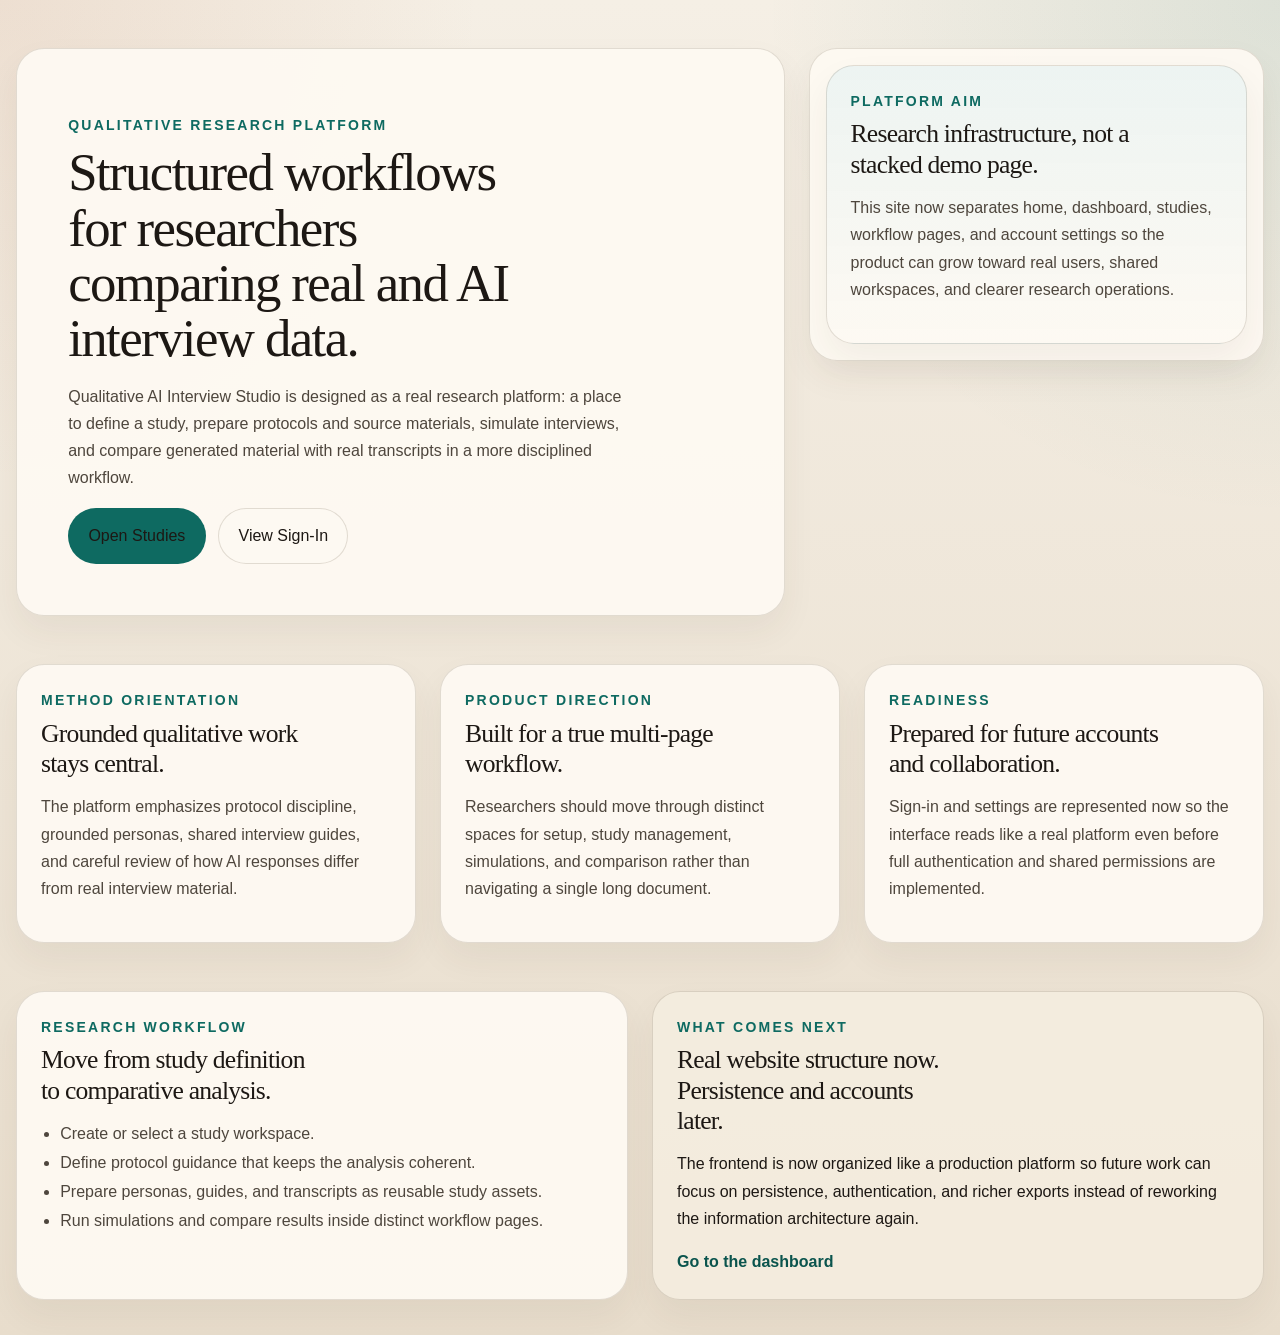
==== frontend/index.html @ b108a817 "configured backend added more pages updated README" ====
<!DOCTYPE html>
<html lang="en">
  <head>
    <meta charset="UTF-8" />
    <meta name="viewport" content="width=device-width, initial-scale=1.0" />
    <title>Qualitative AI Interview Studio</title>
    <link rel="stylesheet" href="/frontend/styles.css" />
  </head>
  <body data-page="home">
    <div class="site-shell">
      <header class="site-header" data-site-header></header>

      <main class="page page--home">
        <section class="hero hero--home">
          <div class="hero__copy">
            <p class="eyebrow">Qualitative Research Platform</p>
            <h1>Structured workflows for researchers comparing real and AI interview data.</h1>
            <p class="hero__lede">
              Qualitative AI Interview Studio is designed as a real research platform: a place to define a study,
              prepare protocols and source materials, simulate interviews, and compare generated material with real
              transcripts in a more disciplined workflow.
            </p>
            <div class="hero__actions">
              <a class="button button--primary" href="/studies">Open Studies</a>
              <a class="button button--secondary" href="/sign-in">View Sign-In</a>
            </div>
          </div>

          <aside class="hero__panel">
            <div class="panel-card panel-card--highlight">
              <span class="panel-card__label">Platform Aim</span>
              <h2>Research infrastructure, not a stacked demo page.</h2>
              <p>
                This site now separates home, dashboard, studies, workflow pages, and account settings so the product
                can grow toward real users, shared workspaces, and clearer research operations.
              </p>
            </div>
          </aside>
        </section>

        <section class="content-grid content-grid--three">
          <article class="panel-card">
            <span class="panel-card__label">Method Orientation</span>
            <h2>Grounded qualitative work stays central.</h2>
            <p>
              The platform emphasizes protocol discipline, grounded personas, shared interview guides, and careful
              review of how AI responses differ from real interview material.
            </p>
          </article>
          <article class="panel-card">
            <span class="panel-card__label">Product Direction</span>
            <h2>Built for a true multi-page workflow.</h2>
            <p>
              Researchers should move through distinct spaces for setup, study management, simulations, and comparison
              rather than navigating a single long document.
            </p>
          </article>
          <article class="panel-card">
            <span class="panel-card__label">Readiness</span>
            <h2>Prepared for future accounts and collaboration.</h2>
            <p>
              Sign-in and settings are represented now so the interface reads like a real platform even before full
              authentication and shared permissions are implemented.
            </p>
          </article>
        </section>

        <section class="split-showcase">
          <article class="showcase-card">
            <span class="panel-card__label">Research Workflow</span>
            <h2>Move from study definition to comparative analysis.</h2>
            <ul class="check-list">
              <li>Create or select a study workspace.</li>
              <li>Define protocol guidance that keeps the analysis coherent.</li>
              <li>Prepare personas, guides, and transcripts as reusable study assets.</li>
              <li>Run simulations and compare results inside distinct workflow pages.</li>
            </ul>
          </article>

          <article class="showcase-card showcase-card--soft">
            <span class="panel-card__label">What Comes Next</span>
            <h2>Real website structure now. Persistence and accounts later.</h2>
            <p>
              The frontend is now organized like a production platform so future work can focus on persistence,
              authentication, and richer exports instead of reworking the information architecture again.
            </p>
            <a class="text-link" href="/dashboard">Go to the dashboard</a>
          </article>
        </section>
      </main>
    </div>

    <script src="/frontend/app.js" type="module"></script>
  </body>
</html>
---- frontend/styles.css ----
:root {
  --color-canvas: #f5efe5;
  --color-canvas-deep: #e8ddcc;
  --color-surface: rgba(253, 249, 242, 0.96);
  --color-surface-muted: rgba(246, 239, 228, 0.92);
  --color-surface-strong: #fcf8f1;
  --color-panel-emphasis: #edf4f2;
  --color-text: #1d1814;
  --color-text-soft: #4e463d;
  --color-text-muted: #6e645a;
  --color-border: rgba(82, 64, 42, 0.16);
  --color-border-strong: rgba(82, 64, 42, 0.28);
  --color-accent: #0e6a61;
  --color-accent-soft: rgba(14, 106, 97, 0.1);
  --color-accent-strong: #0a544d;
  --color-highlight: #b46b42;
  --color-highlight-soft: rgba(180, 107, 66, 0.12);
  --shadow-lg: 0 24px 60px rgba(71, 52, 29, 0.08);
  --shadow-md: 0 16px 34px rgba(71, 52, 29, 0.06);
  --shadow-sm: 0 10px 18px rgba(71, 52, 29, 0.04);
  --radius-xl: 28px;
  --radius-lg: 22px;
  --radius-md: 16px;
  --radius-sm: 12px;
  --space-1: 0.4rem;
  --space-2: 0.75rem;
  --space-3: 1rem;
  --space-4: 1.5rem;
  --space-5: 2rem;
  --space-6: 3rem;
  --space-7: 4.5rem;
  --font-heading: Georgia, "Iowan Old Style", "Palatino Linotype", serif;
  --font-body: "Avenir Next", "Segoe UI", "Helvetica Neue", sans-serif;
  --step--1: 0.875rem;
  --step-0: 1rem;
  --step-1: 1.125rem;
  --step-2: 1.35rem;
  --step-3: 1.8rem;
  --step-4: 2.35rem;
  --step-5: 3.3rem;
  --leading-tight: 1.05;
  --leading-body: 1.7;
  --measure-copy: 64ch;
  --measure-hero: 18ch;
  --grid-max: 82rem;
}

* {
  box-sizing: border-box;
}

html {
  color-scheme: light;
}

body {
  margin: 0;
  min-height: 100vh;
  background:
    radial-gradient(circle at top left, var(--color-highlight-soft), transparent 26%),
    radial-gradient(circle at top right, var(--color-accent-soft), transparent 28%),
    linear-gradient(180deg, var(--color-canvas) 0%, var(--color-canvas-deep) 100%);
  color: var(--color-text);
  font-family: var(--font-body);
  font-size: var(--step-0);
  line-height: var(--leading-body);
  opacity: 0;
  transition: opacity 180ms ease;
}

body.is-ready {
  opacity: 1;
}

body.is-transitioning {
  opacity: 0;
}

a,
button,
input,
textarea,
select {
  color: var(--color-text);
  font: inherit;
}

a {
  text-decoration: none;
}

button,
.button {
  display: inline-flex;
  align-items: center;
  justify-content: center;
  gap: 0.45rem;
  min-height: 46px;
  padding: 0.85rem 1.2rem;
  border-radius: 999px;
  border: 1px solid transparent;
  cursor: pointer;
  transition: transform 140ms ease, box-shadow 140ms ease, background 140ms ease, border-color 140ms ease;
}

button:hover,
.button:hover,
button:focus-visible,
.button:focus-visible {
  transform: translateY(-1px);
  box-shadow: var(--shadow-sm);
}

.button--primary {
  background: var(--color-accent);
  color: var(--color-text);
  border-color: rgba(14, 106, 97, 0.24);
}

.button--secondary {
  background: var(--color-surface);
  border-color: var(--color-border);
}

.text-link {
  color: var(--color-accent-strong);
  font-weight: 700;
}

.site-shell {
  width: min(var(--grid-max), calc(100vw - 32px));
  margin: 0 auto;
  padding: 1rem 0 2.2rem;
}

.site-header {
  position: sticky;
  top: 12px;
  z-index: 20;
  margin-bottom: var(--space-5);
}

.header-bar {
  display: grid;
  grid-template-columns: minmax(220px, 290px) minmax(0, 1fr) auto;
  gap: var(--space-4);
  align-items: center;
  padding: 1rem 1.25rem;
  background: rgba(252, 247, 239, 0.92);
  border: 1px solid var(--color-border);
  border-radius: var(--radius-xl);
  box-shadow: var(--shadow-lg);
  backdrop-filter: blur(18px);
}

.brand {
  display: grid;
  gap: 0.2rem;
}

.brand__kicker,
.eyebrow,
.panel-card__label,
.metric-card__label,
.workspace-nav__label,
.field-label {
  display: block;
  font-size: var(--step--1);
  font-weight: 800;
  letter-spacing: 0.16em;
  text-transform: uppercase;
  color: var(--color-accent);
}

.brand__title,
h1,
h2 {
  margin: 0;
  font-family: var(--font-heading);
  letter-spacing: -0.03em;
  color: var(--color-text);
}

.brand__title {
  font-size: var(--step-2);
  line-height: 1.1;
  font-weight: 600;
}

.brand__copy,
.hero__lede,
.panel-card p,
.muted-copy,
.message-box,
.stack-list p,
.resource-card p {
  color: var(--color-text-soft);
  line-height: var(--leading-body);
  max-width: var(--measure-copy);
}

.primary-nav {
  display: flex;
  flex-wrap: wrap;
  gap: 0.65rem;
  justify-content: center;
}

.primary-nav__link,
.workspace-nav__link {
  display: inline-flex;
  align-items: center;
  min-height: 42px;
  padding: 0.7rem 1rem;
  border-radius: 999px;
  border: 1px solid transparent;
  color: var(--color-text);
  font-size: var(--step--1);
  font-weight: 700;
  transition: transform 140ms ease, background 140ms ease, border-color 140ms ease;
}

.primary-nav__link:hover,
.primary-nav__link:focus-visible,
.workspace-nav__link:hover,
.workspace-nav__link:focus-visible {
  background: var(--color-surface-strong);
  border-color: var(--color-border);
  transform: translateY(-1px);
}

.primary-nav__link.is-active,
.workspace-nav__link.is-active {
  background: linear-gradient(180deg, rgba(237, 244, 242, 0.96), rgba(252, 248, 241, 0.95));
  border-color: rgba(14, 106, 97, 0.18);
}

.header-utility {
  display: grid;
  grid-template-columns: minmax(180px, 220px) auto;
  gap: var(--space-3);
  align-items: center;
}

.study-switcher label,
.stack-form label {
  display: grid;
  gap: 0.45rem;
  font-weight: 700;
}

.study-switcher select,
input,
textarea,
select {
  width: 100%;
  padding: 0.85rem 0.95rem;
  border-radius: var(--radius-sm);
  border: 1px solid var(--color-border-strong);
  background: var(--color-surface-strong);
  color: var(--color-text);
}

textarea {
  resize: vertical;
}

.account-chip {
  display: grid;
  gap: 0.1rem;
  padding: 0.85rem 1rem;
  border-radius: var(--radius-md);
  border: 1px solid var(--color-border);
  background: var(--color-surface-muted);
}

.account-chip strong {
  font-size: var(--step-0);
}

.page {
  display: grid;
  gap: var(--space-6);
  animation: fadeUp 220ms ease;
}

.hero {
  display: grid;
  grid-template-columns: minmax(0, 1.35fr) minmax(300px, 0.8fr);
  gap: var(--space-4);
  align-items: stretch;
}

.hero--detail,
.hero--settings {
  grid-template-columns: minmax(0, 1fr);
}

.hero__copy,
.hero__panel,
.panel-card,
.metric-card,
.showcase-card {
  background: var(--color-surface);
  border: 1px solid var(--color-border);
  border-radius: var(--radius-xl);
  box-shadow: var(--shadow-md);
}

.hero__copy {
  padding: clamp(2rem, 4vw, 3.5rem);
}

.hero__panel {
  padding: 1rem;
}

.hero h1 {
  max-width: var(--measure-hero);
  font-size: clamp(var(--step-4), 4.8vw, var(--step-5));
  line-height: var(--leading-tight);
  margin: 0.45rem 0 1rem;
  font-weight: 500;
}

.hero__actions {
  display: flex;
  gap: 0.8rem;
  flex-wrap: wrap;
  margin-top: 1.4rem;
}

.panel-card,
.showcase-card {
  padding: 1.5rem;
}

.panel-card--highlight {
  background: linear-gradient(180deg, var(--color-panel-emphasis), var(--color-surface));
}

.panel-card--auth {
  max-width: 620px;
  margin: 0 auto;
}

.content-grid {
  display: grid;
  gap: var(--space-4);
}

.content-grid--three {
  grid-template-columns: repeat(3, minmax(0, 1fr));
}

.content-grid--two,
.split-showcase {
  grid-template-columns: repeat(2, minmax(0, 1fr));
}

.split-showcase {
  display: grid;
  gap: var(--space-4);
}

.showcase-card {
  min-height: 100%;
}

.showcase-card--soft {
  background: rgba(244, 236, 223, 0.94);
}

.metric-grid {
  display: grid;
  grid-template-columns: repeat(4, minmax(0, 1fr));
  gap: var(--space-4);
}

.metric-card {
  padding: 1.35rem;
}

.metric-card strong {
  display: block;
  margin-top: 0.6rem;
  font-size: clamp(var(--step-3), 3vw, var(--step-4));
  font-family: var(--font-heading);
  font-weight: 500;
  line-height: 1.1;
}

.stack-form {
  display: grid;
  gap: 1rem;
}

.upload-form {
  margin-bottom: 1.1rem;
  padding: 1rem 1.1rem;
  border-radius: var(--radius-md);
  border: 1px solid var(--color-border);
  background: var(--color-surface-muted);
}

.stack-form--inline {
  margin-top: 1rem;
}

.check-row {
  display: flex;
  align-items: center;
  gap: 0.7rem;
  font-weight: 600;
}

.check-row input {
  width: auto;
}

.message-box {
  margin-top: 1rem;
  padding: 1rem 1.1rem;
  border-radius: var(--radius-md);
  border: 1px solid var(--color-border);
  background: var(--color-surface-muted);
  white-space: pre-wrap;
}

.resource-list,
.stack-list,
.report-shell {
  display: grid;
  gap: 0.85rem;
}

.resource-card,
.list-row,
.report-block {
  padding: 1rem 1.1rem;
  border-radius: var(--radius-md);
  border: 1px solid var(--color-border);
  background: var(--color-surface-strong);
}

.resource-card__header,
.list-row__header {
  display: flex;
  justify-content: space-between;
  gap: 0.8rem;
  align-items: flex-start;
}

.resource-card h3,
.list-row h3,
.panel-card h2,
.showcase-card h2 {
  margin: 0.35rem 0 0.75rem;
  font-size: clamp(var(--step-2), 2vw, var(--step-3));
  line-height: 1.18;
  font-weight: 500;
  max-width: 22ch;
}

.meta-row {
  display: flex;
  flex-wrap: wrap;
  gap: 0.6rem;
  margin-top: 0.9rem;
}

.pill {
  display: inline-flex;
  align-items: center;
  min-height: 34px;
  padding: 0.45rem 0.75rem;
  border-radius: 999px;
  border: 1px solid rgba(14, 106, 97, 0.14);
  background: var(--color-accent-soft);
  font-size: var(--step--1);
  font-weight: 700;
}

.workspace-nav {
  display: flex;
  flex-wrap: wrap;
  gap: 0.75rem;
  padding: 1rem 1.2rem;
  border-radius: var(--radius-xl);
  border: 1px solid var(--color-border);
  background: var(--color-surface-muted);
  box-shadow: var(--shadow-sm);
}

.quick-links {
  display: grid;
  gap: 0.8rem;
}

.quick-link {
  display: flex;
  justify-content: space-between;
  gap: 1rem;
  padding: 1rem 1.1rem;
  border-radius: var(--radius-md);
  border: 1px solid var(--color-border);
  background: var(--color-surface-strong);
  font-weight: 700;
}

.check-list {
  margin: 1rem 0 0;
  padding-left: 1.2rem;
  color: var(--color-text-soft);
  line-height: 1.8;
  max-width: var(--measure-copy);
}

.auth-shell {
  min-height: calc(100vh - 220px);
  display: grid;
  place-items: center;
}

.empty-note {
  padding: 1rem 1.1rem;
  border-radius: var(--radius-md);
  border: 1px dashed var(--color-border-strong);
  background: rgba(252, 247, 239, 0.82);
  color: var(--color-text-soft);
}

.comparison-table {
  width: 100%;
  border-collapse: collapse;
  background: var(--color-surface-strong);
  border-radius: var(--radius-md);
  overflow: hidden;
}

.comparison-table th,
.comparison-table td {
  padding: 0.8rem;
  border-bottom: 1px solid var(--color-border);
  text-align: left;
  vertical-align: top;
  color: var(--color-text);
}

.comparison-table th {
  background: rgba(237, 244, 242, 0.94);
  font-size: var(--step--1);
}

pre {
  margin: 0;
  white-space: pre-wrap;
  word-break: break-word;
  color: var(--color-text);
  font-size: var(--step--1);
  line-height: 1.65;
}

.panel-card > * + *,
.showcase-card > * + *,
.resource-card > * + *,
.report-block > * + * {
  margin-top: 0.9rem;
}

.hero__copy > * + * {
  margin-top: 0.9rem;
}

.hero__copy .eyebrow,
.panel-card__label,
.metric-card__label {
  margin-bottom: 0.2rem;
}

.page > section {
  align-items: start;
}

@keyframes fadeUp {
  from {
    opacity: 0;
    transform: translateY(10px);
  }
  to {
    opacity: 1;
    transform: translateY(0);
  }
}

@media (max-width: 1120px) {
  .header-bar,
  .hero,
  .content-grid--three,
  .content-grid--two,
  .split-showcase,
  .metric-grid {
    grid-template-columns: 1fr;
  }

  .header-utility {
    grid-template-columns: 1fr;
  }

  .primary-nav {
    justify-content: flex-start;
  }
}

@media (max-width: 720px) {
  .site-shell {
    width: min(100vw - 20px, 100%);
  }

  .site-header {
    position: static;
  }

  .header-bar {
    padding: 1rem;
  }

  .hero__copy,
  .panel-card,
  .showcase-card {
    padding: 1.15rem;
  }

  .hero h1 {
    font-size: 2.3rem;
  }
}
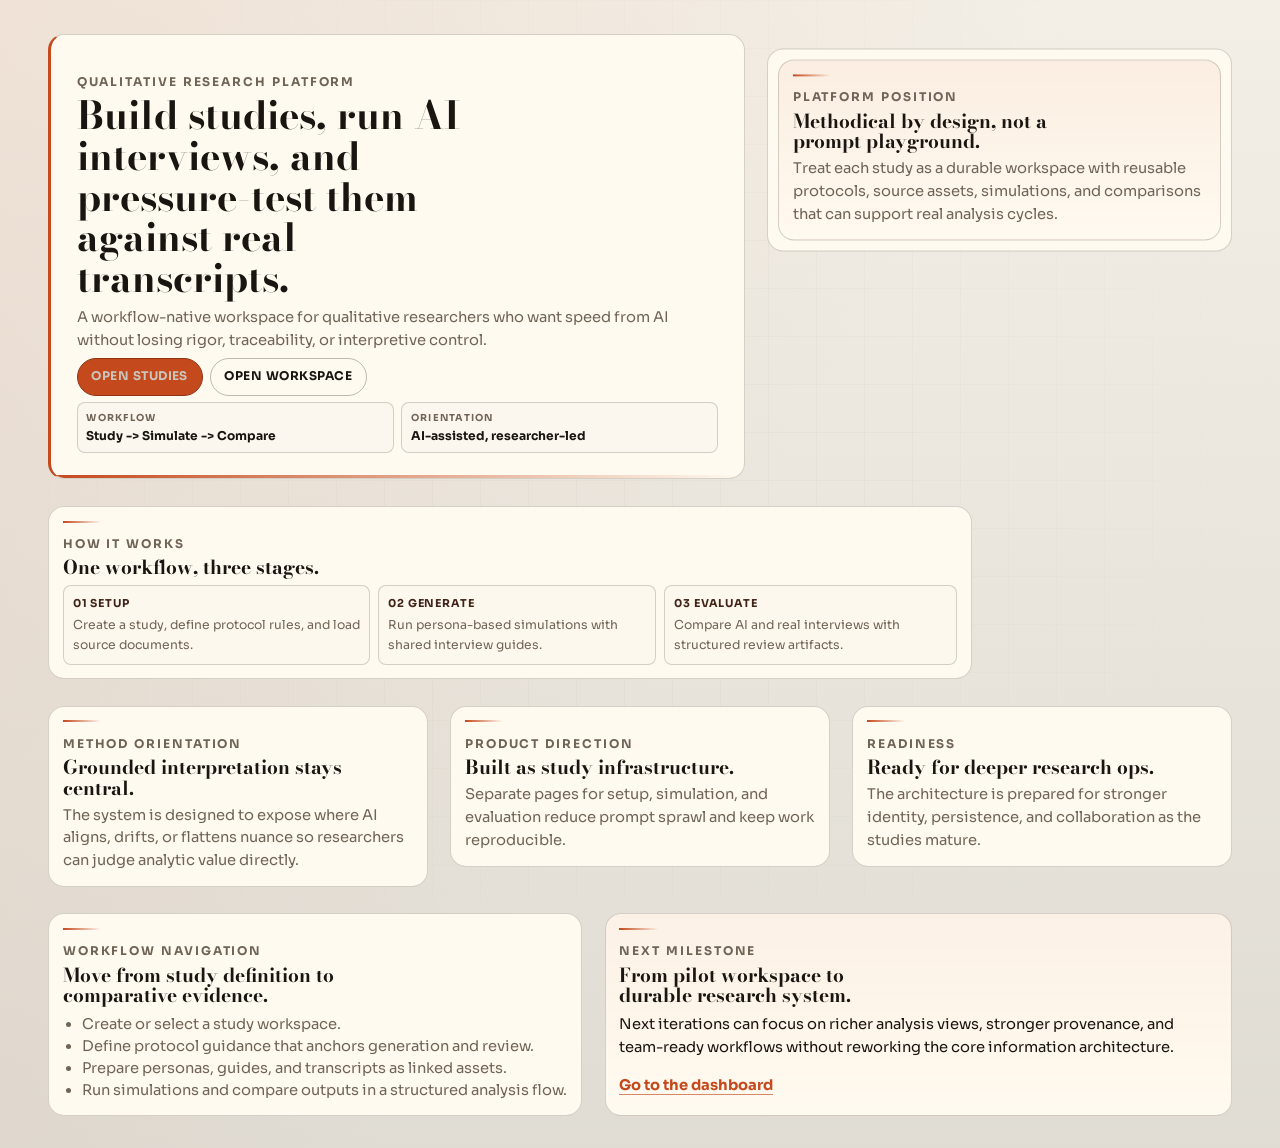
==== commit 40dd5b08: "working on frontend" ====
--- a/frontend/index.html
+++ b/frontend/index.html
@@ -14,75 +14,103 @@
         <section class="hero hero--home">
           <div class="hero__copy">
             <p class="eyebrow">Qualitative Research Platform</p>
-            <h1>Structured workflows for researchers comparing real and AI interview data.</h1>
+            <h1>Build studies, run AI interviews, and pressure-test them against real transcripts.</h1>
             <p class="hero__lede">
-              Qualitative AI Interview Studio is designed as a real research platform: a place to define a study,
-              prepare protocols and source materials, simulate interviews, and compare generated material with real
-              transcripts in a more disciplined workflow.
+              A workflow-native workspace for qualitative researchers who want speed from AI without losing rigor,
+              traceability, or interpretive control.
             </p>
             <div class="hero__actions">
               <a class="button button--primary" href="/studies">Open Studies</a>
-              <a class="button button--secondary" href="/sign-in">View Sign-In</a>
+              <a class="button button--secondary" href="/workspace">Open Workspace</a>
+            </div>
+            <div class="hero__metrics">
+              <div class="hero__metric">
+                <span>Workflow</span>
+                <strong>Study -> Simulate -> Compare</strong>
+              </div>
+              <div class="hero__metric">
+                <span>Orientation</span>
+                <strong>AI-assisted, researcher-led</strong>
+              </div>
             </div>
           </div>
 
           <aside class="hero__panel">
             <div class="panel-card panel-card--highlight">
-              <span class="panel-card__label">Platform Aim</span>
-              <h2>Research infrastructure, not a stacked demo page.</h2>
+              <span class="panel-card__label">Platform Position</span>
+              <h2>Methodical by design, not a prompt playground.</h2>
               <p>
-                This site now separates home, dashboard, studies, workflow pages, and account settings so the product
-                can grow toward real users, shared workspaces, and clearer research operations.
+                Treat each study as a durable workspace with reusable protocols, source assets, simulations, and
+                comparisons that can support real analysis cycles.
               </p>
             </div>
           </aside>
         </section>
 
-        <section class="content-grid content-grid--three">
+        <section class="home-intro">
+          <article class="panel-card">
+            <span class="panel-card__label">How It Works</span>
+            <h2>One workflow, three stages.</h2>
+            <div class="home-stages">
+              <div class="home-stage">
+                <strong>01 Setup</strong>
+                <p>Create a study, define protocol rules, and load source documents.</p>
+              </div>
+              <div class="home-stage">
+                <strong>02 Generate</strong>
+                <p>Run persona-based simulations with shared interview guides.</p>
+              </div>
+              <div class="home-stage">
+                <strong>03 Evaluate</strong>
+                <p>Compare AI and real interviews with structured review artifacts.</p>
+              </div>
+            </div>
+          </article>
+        </section>
+
+        <section class="content-grid content-grid--three home-feature-grid">
           <article class="panel-card">
             <span class="panel-card__label">Method Orientation</span>
-            <h2>Grounded qualitative work stays central.</h2>
+            <h2>Grounded interpretation stays central.</h2>
             <p>
-              The platform emphasizes protocol discipline, grounded personas, shared interview guides, and careful
-              review of how AI responses differ from real interview material.
+              The system is designed to expose where AI aligns, drifts, or flattens nuance so researchers can judge
+              analytic value directly.
             </p>
           </article>
           <article class="panel-card">
             <span class="panel-card__label">Product Direction</span>
-            <h2>Built for a true multi-page workflow.</h2>
+            <h2>Built as study infrastructure.</h2>
             <p>
-              Researchers should move through distinct spaces for setup, study management, simulations, and comparison
-              rather than navigating a single long document.
+              Separate pages for setup, simulation, and evaluation reduce prompt sprawl and keep work reproducible.
             </p>
           </article>
           <article class="panel-card">
             <span class="panel-card__label">Readiness</span>
-            <h2>Prepared for future accounts and collaboration.</h2>
+            <h2>Ready for deeper research ops.</h2>
             <p>
-              Sign-in and settings are represented now so the interface reads like a real platform even before full
-              authentication and shared permissions are implemented.
+              The architecture is prepared for stronger identity, persistence, and collaboration as the studies mature.
             </p>
           </article>
         </section>
 
-        <section class="split-showcase">
+        <section class="split-showcase home-bottom">
           <article class="showcase-card">
-            <span class="panel-card__label">Research Workflow</span>
-            <h2>Move from study definition to comparative analysis.</h2>
+            <span class="panel-card__label">Workflow Navigation</span>
+            <h2>Move from study definition to comparative evidence.</h2>
             <ul class="check-list">
               <li>Create or select a study workspace.</li>
-              <li>Define protocol guidance that keeps the analysis coherent.</li>
-              <li>Prepare personas, guides, and transcripts as reusable study assets.</li>
-              <li>Run simulations and compare results inside distinct workflow pages.</li>
+              <li>Define protocol guidance that anchors generation and review.</li>
+              <li>Prepare personas, guides, and transcripts as linked assets.</li>
+              <li>Run simulations and compare outputs in a structured analysis flow.</li>
             </ul>
           </article>
 
           <article class="showcase-card showcase-card--soft">
-            <span class="panel-card__label">What Comes Next</span>
-            <h2>Real website structure now. Persistence and accounts later.</h2>
+            <span class="panel-card__label">Next Milestone</span>
+            <h2>From pilot workspace to durable research system.</h2>
             <p>
-              The frontend is now organized like a production platform so future work can focus on persistence,
-              authentication, and richer exports instead of reworking the information architecture again.
+              Next iterations can focus on richer analysis views, stronger provenance, and team-ready workflows without
+              reworking the core information architecture.
             </p>
             <a class="text-link" href="/dashboard">Go to the dashboard</a>
           </article>
--- a/frontend/styles.css
+++ b/frontend/styles.css
@@ -1,48 +1,51 @@
+@import url("https://fonts.googleapis.com/css2?family=Bodoni+Moda:opsz,wght@6..96,600;6..96,700&family=Sora:wght@400;500;600;700&display=swap");
+
 :root {
-  --color-canvas: #f5efe5;
-  --color-canvas-deep: #e8ddcc;
-  --color-surface: rgba(253, 249, 242, 0.96);
-  --color-surface-muted: rgba(246, 239, 228, 0.92);
-  --color-surface-strong: #fcf8f1;
-  --color-panel-emphasis: #edf4f2;
-  --color-text: #1d1814;
-  --color-text-soft: #4e463d;
-  --color-text-muted: #6e645a;
-  --color-border: rgba(82, 64, 42, 0.16);
-  --color-border-strong: rgba(82, 64, 42, 0.28);
-  --color-accent: #0e6a61;
-  --color-accent-soft: rgba(14, 106, 97, 0.1);
-  --color-accent-strong: #0a544d;
-  --color-highlight: #b46b42;
-  --color-highlight-soft: rgba(180, 107, 66, 0.12);
-  --shadow-lg: 0 24px 60px rgba(71, 52, 29, 0.08);
-  --shadow-md: 0 16px 34px rgba(71, 52, 29, 0.06);
-  --shadow-sm: 0 10px 18px rgba(71, 52, 29, 0.04);
-  --radius-xl: 28px;
-  --radius-lg: 22px;
-  --radius-md: 16px;
-  --radius-sm: 12px;
-  --space-1: 0.4rem;
-  --space-2: 0.75rem;
-  --space-3: 1rem;
-  --space-4: 1.5rem;
+  --base: #f3efe6;
+  --surface: #fffaf0;
+  --text: #191510;
+  --accent: #c4491d;
+  --muted: #706457;
+
+  --step--1: 0.75rem;
+  --step-0: 0.92rem;
+  --step-1: 1.05rem;
+  --step-2: 1.28rem;
+  --step-3: 1.8rem;
+  --step-4: 2.45rem;
+  --step-5: 3.2rem;
+
+  --space-1: 0.35rem;
+  --space-2: 0.65rem;
+  --space-3: 0.95rem;
+  --space-4: 1.4rem;
   --space-5: 2rem;
   --space-6: 3rem;
-  --space-7: 4.5rem;
-  --font-heading: Georgia, "Iowan Old Style", "Palatino Linotype", serif;
-  --font-body: "Avenir Next", "Segoe UI", "Helvetica Neue", sans-serif;
-  --step--1: 0.875rem;
-  --step-0: 1rem;
-  --step-1: 1.125rem;
-  --step-2: 1.35rem;
-  --step-3: 1.8rem;
-  --step-4: 2.35rem;
-  --step-5: 3.3rem;
-  --leading-tight: 1.05;
-  --leading-body: 1.7;
-  --measure-copy: 64ch;
-  --measure-hero: 18ch;
-  --grid-max: 82rem;
+
+  --line: rgba(25, 21, 16, 0.18);
+  --line-strong: rgba(25, 21, 16, 0.28);
+  --ink-soft: rgba(25, 21, 16, 0.06);
+
+  --radius-sm: 8px;
+  --radius-md: 12px;
+  --radius-lg: 16px;
+  --shell: 74rem;
+
+  --font-display: "Bodoni Moda", Georgia, serif;
+  --font-body: "Sora", "Avenir Next", sans-serif;
+}
+
+@media (prefers-color-scheme: dark) {
+  :root {
+    --base: #16130f;
+    --surface: #1f1a14;
+    --text: #f2ede4;
+    --accent: #ef7848;
+    --muted: #b8aa98;
+    --line: rgba(242, 237, 228, 0.18);
+    --line-strong: rgba(242, 237, 228, 0.28);
+    --ink-soft: rgba(242, 237, 228, 0.04);
+  }
 }
 
 * {
@@ -50,22 +53,34 @@
 }
 
 html {
-  color-scheme: light;
+  color-scheme: light dark;
 }
 
 body {
   margin: 0;
   min-height: 100vh;
   background:
-    radial-gradient(circle at top left, var(--color-highlight-soft), transparent 26%),
-    radial-gradient(circle at top right, var(--color-accent-soft), transparent 28%),
-    linear-gradient(180deg, var(--color-canvas) 0%, var(--color-canvas-deep) 100%);
-  color: var(--color-text);
+    linear-gradient(120deg, color-mix(in oklab, var(--accent), transparent 92%) 0%, transparent 55%),
+    linear-gradient(180deg, var(--base) 0%, color-mix(in oklab, var(--base), black 6%) 100%);
+  color: var(--text);
   font-family: var(--font-body);
   font-size: var(--step-0);
-  line-height: var(--leading-body);
+  line-height: 1.58;
   opacity: 0;
   transition: opacity 180ms ease;
+}
+
+body::before {
+  content: "";
+  position: fixed;
+  inset: 0;
+  pointer-events: none;
+  background-image:
+    linear-gradient(var(--ink-soft) 1px, transparent 1px),
+    linear-gradient(90deg, var(--ink-soft) 1px, transparent 1px);
+  background-size: 48px 48px;
+  mask-image: radial-gradient(circle at center, black 34%, transparent 86%);
+  opacity: 0.34;
 }
 
 body.is-ready {
@@ -81,8 +96,8 @@
 input,
 textarea,
 select {
-  color: var(--color-text);
   font: inherit;
+  color: inherit;
 }
 
 a {
@@ -94,13 +109,17 @@
   display: inline-flex;
   align-items: center;
   justify-content: center;
-  gap: 0.45rem;
-  min-height: 46px;
-  padding: 0.85rem 1.2rem;
+  min-height: 2.35rem;
+  padding: 0.5rem 0.85rem;
+  border: 1px solid var(--line-strong);
   border-radius: 999px;
-  border: 1px solid transparent;
+  letter-spacing: 0.04em;
+  font-size: var(--step--1);
+  font-weight: 700;
+  text-transform: uppercase;
+  background: var(--surface);
+  transition: background 150ms ease, color 150ms ease, transform 150ms ease, border-color 150ms ease;
   cursor: pointer;
-  transition: transform 140ms ease, box-shadow 140ms ease, background 140ms ease, border-color 140ms ease;
 }
 
 button:hover,
@@ -108,54 +127,60 @@
 button:focus-visible,
 .button:focus-visible {
   transform: translateY(-1px);
-  box-shadow: var(--shadow-sm);
+  border-color: var(--accent);
 }
 
 .button--primary {
-  background: var(--color-accent);
-  color: var(--color-text);
-  border-color: rgba(14, 106, 97, 0.24);
+  color: color-mix(in oklab, var(--surface), black 16%);
+  background: var(--accent);
+  border-color: color-mix(in oklab, var(--accent), black 20%);
 }
 
 .button--secondary {
-  background: var(--color-surface);
-  border-color: var(--color-border);
+  background: transparent;
 }
 
 .text-link {
-  color: var(--color-accent-strong);
+  color: var(--accent);
   font-weight: 700;
+  border-bottom: 1px solid color-mix(in oklab, var(--accent), transparent 35%);
+  transition: letter-spacing 150ms ease, border-color 150ms ease;
+}
+
+.text-link:hover,
+.text-link:focus-visible {
+  letter-spacing: 0.02em;
+  border-color: var(--accent);
 }
 
 .site-shell {
-  width: min(var(--grid-max), calc(100vw - 32px));
+  width: min(var(--shell), calc(100vw - 30px));
   margin: 0 auto;
-  padding: 1rem 0 2.2rem;
+  padding: 1rem 0 2rem;
 }
 
 .site-header {
   position: sticky;
-  top: 12px;
-  z-index: 20;
-  margin-bottom: var(--space-5);
+  top: 10px;
+  z-index: 40;
+  margin-bottom: 1.15rem;
 }
 
 .header-bar {
   display: grid;
-  grid-template-columns: minmax(220px, 290px) minmax(0, 1fr) auto;
-  gap: var(--space-4);
+  grid-template-columns: minmax(180px, 230px) minmax(0, 1fr) auto;
+  gap: 0.9rem;
   align-items: center;
-  padding: 1rem 1.25rem;
-  background: rgba(252, 247, 239, 0.92);
-  border: 1px solid var(--color-border);
-  border-radius: var(--radius-xl);
-  box-shadow: var(--shadow-lg);
-  backdrop-filter: blur(18px);
+  padding: 0.62rem 0.75rem;
+  border: 1px solid var(--line);
+  border-radius: var(--radius-md);
+  background: color-mix(in oklab, var(--surface), transparent 16%);
+  backdrop-filter: blur(8px);
 }
 
 .brand {
   display: grid;
-  gap: 0.2rem;
+  gap: 0.1rem;
 }
 
 .brand__kicker,
@@ -164,27 +189,24 @@
 .metric-card__label,
 .workspace-nav__label,
 .field-label {
-  display: block;
   font-size: var(--step--1);
-  font-weight: 800;
   letter-spacing: 0.16em;
   text-transform: uppercase;
-  color: var(--color-accent);
+  font-weight: 700;
+  color: var(--muted);
 }
 
 .brand__title,
 h1,
 h2 {
   margin: 0;
-  font-family: var(--font-heading);
-  letter-spacing: -0.03em;
-  color: var(--color-text);
+  font-family: var(--font-display);
+  color: var(--text);
+  line-height: 1.06;
 }
 
 .brand__title {
   font-size: var(--step-2);
-  line-height: 1.1;
-  font-weight: 600;
 }
 
 .brand__copy,
@@ -194,15 +216,20 @@
 .message-box,
 .stack-list p,
 .resource-card p {
-  color: var(--color-text-soft);
-  line-height: var(--leading-body);
-  max-width: var(--measure-copy);
+  margin: 0;
+  color: var(--muted);
+  line-height: 1.55;
+}
+
+.brand__copy {
+  font-size: 0.68rem;
+  max-width: 22ch;
 }
 
 .primary-nav {
   display: flex;
   flex-wrap: wrap;
-  gap: 0.65rem;
+  gap: 0.3rem;
   justify-content: center;
 }
 
@@ -210,43 +237,44 @@
 .workspace-nav__link {
   display: inline-flex;
   align-items: center;
-  min-height: 42px;
-  padding: 0.7rem 1rem;
+  min-height: 1.95rem;
+  padding: 0.3rem 0.6rem;
+  border: 1px solid transparent;
   border-radius: 999px;
-  border: 1px solid transparent;
-  color: var(--color-text);
   font-size: var(--step--1);
   font-weight: 700;
-  transition: transform 140ms ease, background 140ms ease, border-color 140ms ease;
+  letter-spacing: 0.03em;
+  color: var(--muted);
+  transition: color 140ms ease, border-color 140ms ease, background 140ms ease;
 }
 
 .primary-nav__link:hover,
 .primary-nav__link:focus-visible,
 .workspace-nav__link:hover,
 .workspace-nav__link:focus-visible {
-  background: var(--color-surface-strong);
-  border-color: var(--color-border);
-  transform: translateY(-1px);
+  color: var(--text);
+  border-color: var(--line);
 }
 
 .primary-nav__link.is-active,
 .workspace-nav__link.is-active {
-  background: linear-gradient(180deg, rgba(237, 244, 242, 0.96), rgba(252, 248, 241, 0.95));
-  border-color: rgba(14, 106, 97, 0.18);
+  color: var(--text);
+  border-color: var(--accent);
+  background: color-mix(in oklab, var(--accent), transparent 92%);
 }
 
 .header-utility {
   display: grid;
-  grid-template-columns: minmax(180px, 220px) auto;
-  gap: var(--space-3);
+  grid-template-columns: minmax(150px, 190px) auto;
+  gap: 0.45rem;
   align-items: center;
 }
 
 .study-switcher label,
 .stack-form label {
   display: grid;
-  gap: 0.45rem;
-  font-weight: 700;
+  gap: 0.32rem;
+  font-weight: 600;
 }
 
 .study-switcher select,
@@ -254,41 +282,45 @@
 textarea,
 select {
   width: 100%;
-  padding: 0.85rem 0.95rem;
-  border-radius: var(--radius-sm);
-  border: 1px solid var(--color-border-strong);
-  background: var(--color-surface-strong);
-  color: var(--color-text);
+  padding: 0.54rem 0.62rem;
+  border: 1px solid var(--line);
+  border-radius: var(--radius-sm);
+  background: color-mix(in oklab, var(--surface), black 1%);
+  color: var(--text);
 }
 
 textarea {
   resize: vertical;
 }
 
+.study-switcher .field-label {
+  font-size: 0.64rem;
+}
+
 .account-chip {
   display: grid;
-  gap: 0.1rem;
-  padding: 0.85rem 1rem;
-  border-radius: var(--radius-md);
-  border: 1px solid var(--color-border);
-  background: var(--color-surface-muted);
+  gap: 0.05rem;
+  padding: 0.4rem 0.58rem;
+  border: 1px solid var(--line);
+  border-radius: var(--radius-sm);
+  background: color-mix(in oklab, var(--surface), var(--base) 14%);
 }
 
 .account-chip strong {
-  font-size: var(--step-0);
+  font-size: var(--step--1);
 }
 
 .page {
   display: grid;
-  gap: var(--space-6);
-  animation: fadeUp 220ms ease;
+  gap: 1.65rem;
 }
 
 .hero {
-  display: grid;
-  grid-template-columns: minmax(0, 1.35fr) minmax(300px, 0.8fr);
+  position: relative;
+  display: grid;
+  grid-template-columns: minmax(0, 1.2fr) minmax(250px, 0.8fr);
   gap: var(--space-4);
-  align-items: stretch;
+  align-items: end;
 }
 
 .hero--detail,
@@ -301,42 +333,83 @@
 .panel-card,
 .metric-card,
 .showcase-card {
-  background: var(--color-surface);
-  border: 1px solid var(--color-border);
-  border-radius: var(--radius-xl);
-  box-shadow: var(--shadow-md);
+  background: var(--surface);
+  border: 1px solid var(--line);
+  border-radius: var(--radius-lg);
+  position: relative;
+  overflow: hidden;
 }
 
 .hero__copy {
-  padding: clamp(2rem, 4vw, 3.5rem);
+  padding: clamp(1rem, 2vw, 1.65rem);
+  border-left: 3px solid var(--accent);
+}
+
+.hero__copy::after {
+  content: "";
+  position: absolute;
+  inset: auto 0 0 0;
+  height: 3px;
+  background: linear-gradient(90deg, var(--accent), transparent);
 }
 
 .hero__panel {
-  padding: 1rem;
+  padding: 0.6rem;
+  transform: translateY(0.9rem);
 }
 
 .hero h1 {
-  max-width: var(--measure-hero);
-  font-size: clamp(var(--step-4), 4.8vw, var(--step-5));
-  line-height: var(--leading-tight);
-  margin: 0.45rem 0 1rem;
-  font-weight: 500;
+  max-width: 17ch;
+  font-size: clamp(var(--step-3), 3vw, var(--step-4));
+  margin: 0.2rem 0 0.45rem;
 }
 
 .hero__actions {
   display: flex;
-  gap: 0.8rem;
+  gap: 0.45rem;
   flex-wrap: wrap;
-  margin-top: 1.4rem;
+  margin-top: 0.75rem;
+}
+
+.hero__metrics {
+  display: grid;
+  grid-template-columns: repeat(2, minmax(0, 1fr));
+  gap: 0.45rem;
+  margin-top: 0.85rem;
+}
+
+.hero__metric {
+  padding: 0.45rem 0.55rem;
+  border: 1px solid var(--line);
+  border-radius: var(--radius-sm);
+  background: color-mix(in oklab, var(--surface), var(--base) 24%);
+}
+
+.hero__metric span {
+  display: block;
+  font-size: 0.6rem;
+  letter-spacing: 0.13em;
+  text-transform: uppercase;
+  color: var(--muted);
+  font-weight: 700;
+}
+
+.hero__metric strong {
+  display: block;
+  margin-top: 0.16rem;
+  font-size: 0.76rem;
+  line-height: 1.34;
 }
 
 .panel-card,
 .showcase-card {
-  padding: 1.5rem;
+  padding: 0.86rem;
 }
 
 .panel-card--highlight {
-  background: linear-gradient(180deg, var(--color-panel-emphasis), var(--color-surface));
+  background:
+    linear-gradient(180deg, color-mix(in oklab, var(--accent), transparent 93%) 0%, transparent 100%),
+    var(--surface);
 }
 
 .panel-card--auth {
@@ -355,7 +428,7 @@
 
 .content-grid--two,
 .split-showcase {
-  grid-template-columns: repeat(2, minmax(0, 1fr));
+  grid-template-columns: minmax(0, 1.08fr) minmax(0, 0.92fr);
 }
 
 .split-showcase {
@@ -368,50 +441,49 @@
 }
 
 .showcase-card--soft {
-  background: rgba(244, 236, 223, 0.94);
+  background:
+    linear-gradient(180deg, color-mix(in oklab, var(--accent), transparent 95%) 0%, transparent 100%),
+    var(--surface);
 }
 
 .metric-grid {
   display: grid;
   grid-template-columns: repeat(4, minmax(0, 1fr));
-  gap: var(--space-4);
+  gap: var(--space-3);
 }
 
 .metric-card {
-  padding: 1.35rem;
+  padding: 0.68rem;
 }
 
 .metric-card strong {
   display: block;
-  margin-top: 0.6rem;
-  font-size: clamp(var(--step-3), 3vw, var(--step-4));
-  font-family: var(--font-heading);
-  font-weight: 500;
-  line-height: 1.1;
+  margin-top: 0.2rem;
+  font-family: var(--font-display);
+  font-size: clamp(var(--step-2), 1.95vw, var(--step-3));
 }
 
 .stack-form {
   display: grid;
-  gap: 1rem;
+  gap: 0.62rem;
 }
 
 .upload-form {
-  margin-bottom: 1.1rem;
-  padding: 1rem 1.1rem;
-  border-radius: var(--radius-md);
-  border: 1px solid var(--color-border);
-  background: var(--color-surface-muted);
+  margin-bottom: 0.7rem;
+  padding: 0.7rem;
+  border: 1px dashed var(--line-strong);
+  border-radius: var(--radius-sm);
+  background: color-mix(in oklab, var(--surface), var(--base) 20%);
 }
 
 .stack-form--inline {
-  margin-top: 1rem;
+  margin-top: 0.85rem;
 }
 
 .check-row {
   display: flex;
   align-items: center;
-  gap: 0.7rem;
-  font-weight: 600;
+  gap: 0.6rem;
 }
 
 .check-row input {
@@ -419,11 +491,11 @@
 }
 
 .message-box {
-  margin-top: 1rem;
-  padding: 1rem 1.1rem;
-  border-radius: var(--radius-md);
-  border: 1px solid var(--color-border);
-  background: var(--color-surface-muted);
+  margin-top: 0.7rem;
+  padding: 0.66rem 0.72rem;
+  border: 1px solid var(--line);
+  border-radius: var(--radius-sm);
+  background: color-mix(in oklab, var(--surface), var(--base) 22%);
   white-space: pre-wrap;
 }
 
@@ -431,89 +503,155 @@
 .stack-list,
 .report-shell {
   display: grid;
-  gap: 0.85rem;
+  gap: 0.62rem;
 }
 
 .resource-card,
 .list-row,
 .report-block {
-  padding: 1rem 1.1rem;
-  border-radius: var(--radius-md);
-  border: 1px solid var(--color-border);
-  background: var(--color-surface-strong);
+  padding: 0.68rem 0.74rem;
+  border: 1px solid var(--line);
+  border-radius: var(--radius-sm);
+  background: color-mix(in oklab, var(--surface), var(--base) 12%);
+}
+
+.panel-card::before,
+.showcase-card::before,
+.metric-card::before,
+.resource-card::before,
+.report-block::before {
+  content: "";
+  display: block;
+  width: 2.4rem;
+  height: 2px;
+  margin-bottom: 0.58rem;
+  background: linear-gradient(90deg, var(--accent), transparent);
+}
+
+.panel-card::after,
+.showcase-card::after,
+.metric-card::after,
+.resource-card::after,
+.report-block::after {
+  content: "";
+  position: absolute;
+  inset: 0;
+  opacity: var(--glow, 0);
+  pointer-events: none;
+  background:
+    radial-gradient(220px circle at var(--mx, -20%) var(--my, -20%), color-mix(in oklab, var(--accent), transparent 90%) 0%, transparent 46%);
+  transition: opacity 170ms ease;
 }
 
 .resource-card__header,
 .list-row__header {
   display: flex;
   justify-content: space-between;
-  gap: 0.8rem;
   align-items: flex-start;
+  gap: 0.7rem;
 }
 
 .resource-card h3,
 .list-row h3,
 .panel-card h2,
 .showcase-card h2 {
-  margin: 0.35rem 0 0.75rem;
-  font-size: clamp(var(--step-2), 2vw, var(--step-3));
-  line-height: 1.18;
-  font-weight: 500;
-  max-width: 22ch;
+  margin: 0.15rem 0 0.35rem;
+  max-width: 23ch;
+  font-size: clamp(var(--step-1), 1.5vw, var(--step-2));
 }
 
 .meta-row {
   display: flex;
   flex-wrap: wrap;
-  gap: 0.6rem;
-  margin-top: 0.9rem;
+  gap: 0.35rem;
+  margin-top: 0.42rem;
 }
 
 .pill {
   display: inline-flex;
   align-items: center;
-  min-height: 34px;
-  padding: 0.45rem 0.75rem;
+  min-height: 1.65rem;
+  padding: 0.24rem 0.52rem;
+  border: 1px solid var(--line);
   border-radius: 999px;
-  border: 1px solid rgba(14, 106, 97, 0.14);
-  background: var(--color-accent-soft);
-  font-size: var(--step--1);
+  font-size: 0.66rem;
   font-weight: 700;
+  color: color-mix(in oklab, var(--text), var(--accent) 30%);
+  background: color-mix(in oklab, var(--surface), var(--base) 20%);
 }
 
 .workspace-nav {
   display: flex;
   flex-wrap: wrap;
-  gap: 0.75rem;
-  padding: 1rem 1.2rem;
-  border-radius: var(--radius-xl);
-  border: 1px solid var(--color-border);
-  background: var(--color-surface-muted);
-  box-shadow: var(--shadow-sm);
+  gap: 0.34rem;
+  padding: 0.52rem 0.62rem;
+  border: 1px solid var(--line);
+  border-radius: var(--radius-md);
+  background: color-mix(in oklab, var(--surface), transparent 15%);
 }
 
 .quick-links {
   display: grid;
-  gap: 0.8rem;
+  gap: 0.62rem;
 }
 
 .quick-link {
   display: flex;
   justify-content: space-between;
-  gap: 1rem;
-  padding: 1rem 1.1rem;
-  border-radius: var(--radius-md);
-  border: 1px solid var(--color-border);
-  background: var(--color-surface-strong);
+  gap: 0.55rem;
+  padding: 0.64rem 0.7rem;
+  border: 1px solid var(--line);
+  border-radius: var(--radius-sm);
+  background: color-mix(in oklab, var(--surface), var(--base) 14%);
+  font-size: var(--step--1);
   font-weight: 700;
+  text-transform: uppercase;
+  letter-spacing: 0.04em;
+  transition: transform 140ms ease, border-color 140ms ease;
+}
+
+.quick-link:hover,
+.quick-link:focus-visible {
+  transform: translateX(2px);
+  border-color: var(--accent);
 }
 
 .check-list {
-  margin: 1rem 0 0;
-  padding-left: 1.2rem;
-  color: var(--color-text-soft);
-  line-height: 1.8;
-  max-width: var(--measure-copy);
+  margin: 0.45rem 0 0;
+  padding-left: 1.18rem;
+  color: var(--muted);
+  line-height: 1.5;
+}
+
+.home-intro {
+  display: grid;
+}
+
+.home-stages {
+  display: grid;
+  grid-template-columns: 1.05fr 0.95fr 1fr;
+  gap: 0.52rem;
+}
+
+.home-stage {
+  padding: 0.56rem;
+  border: 1px solid var(--line);
+  border-radius: var(--radius-sm);
+  background: color-mix(in oklab, var(--surface), var(--base) 15%);
+}
+
+.home-stage strong {
+  display: block;
+  font-size: 0.68rem;
+  font-weight: 700;
+  letter-spacing: 0.08em;
+  text-transform: uppercase;
+  color: color-mix(in oklab, var(--text), var(--accent) 26%);
+}
+
+.home-stage p {
+  margin: 0.26rem 0 0;
+  font-size: 0.77rem;
 }
 
 .auth-shell {
@@ -523,73 +661,111 @@
 }
 
 .empty-note {
-  padding: 1rem 1.1rem;
-  border-radius: var(--radius-md);
-  border: 1px dashed var(--color-border-strong);
-  background: rgba(252, 247, 239, 0.82);
-  color: var(--color-text-soft);
+  padding: 0.66rem 0.72rem;
+  border: 1px dashed var(--line-strong);
+  border-radius: var(--radius-sm);
+  color: var(--muted);
+  background: color-mix(in oklab, var(--surface), var(--base) 20%);
 }
 
 .comparison-table {
   width: 100%;
   border-collapse: collapse;
-  background: var(--color-surface-strong);
-  border-radius: var(--radius-md);
+  border: 1px solid var(--line);
+  border-radius: var(--radius-sm);
   overflow: hidden;
+  background: color-mix(in oklab, var(--surface), var(--base) 10%);
 }
 
 .comparison-table th,
 .comparison-table td {
-  padding: 0.8rem;
-  border-bottom: 1px solid var(--color-border);
+  padding: 0.56rem;
+  border-bottom: 1px solid var(--line);
   text-align: left;
   vertical-align: top;
-  color: var(--color-text);
 }
 
 .comparison-table th {
-  background: rgba(237, 244, 242, 0.94);
+  background: color-mix(in oklab, var(--accent), transparent 92%);
   font-size: var(--step--1);
 }
 
 pre {
   margin: 0;
+  font-size: 0.72rem;
+  line-height: 1.48;
   white-space: pre-wrap;
   word-break: break-word;
-  color: var(--color-text);
-  font-size: var(--step--1);
-  line-height: 1.65;
 }
 
 .panel-card > * + *,
 .showcase-card > * + *,
 .resource-card > * + *,
 .report-block > * + * {
-  margin-top: 0.9rem;
+  margin-top: 0.46rem;
 }
 
 .hero__copy > * + * {
-  margin-top: 0.9rem;
+  margin-top: 0.42rem;
 }
 
 .hero__copy .eyebrow,
 .panel-card__label,
 .metric-card__label {
-  margin-bottom: 0.2rem;
+  margin-bottom: 0.16rem;
 }
 
 .page > section {
   align-items: start;
 }
 
-@keyframes fadeUp {
+.page > section,
+.panel-card,
+.showcase-card,
+.metric-card {
+  animation: reveal 450ms ease both;
+}
+
+.page > section:nth-of-type(1) {
+  animation-delay: 30ms;
+}
+
+.page > section:nth-of-type(2) {
+  animation-delay: 75ms;
+}
+
+.page > section:nth-of-type(3) {
+  animation-delay: 120ms;
+}
+
+.page > section:nth-of-type(4) {
+  animation-delay: 170ms;
+}
+
+@keyframes reveal {
   from {
     opacity: 0;
-    transform: translateY(10px);
+    transform: translateY(9px);
   }
   to {
     opacity: 1;
     transform: translateY(0);
+  }
+}
+
+@media (min-width: 980px) {
+  .page--detail .content-grid--two > :last-child {
+    position: sticky;
+    top: 88px;
+    align-self: start;
+  }
+
+  .page--home .home-intro .panel-card {
+    max-width: 78%;
+  }
+
+  .page--home .split-showcase {
+    grid-template-columns: 0.92fr 1.08fr;
   }
 }
 
@@ -610,11 +786,20 @@
   .primary-nav {
     justify-content: flex-start;
   }
+
+  .home-stages,
+  .hero__metrics {
+    grid-template-columns: 1fr;
+  }
+
+  .hero__panel {
+    transform: none;
+  }
 }
 
 @media (max-width: 720px) {
   .site-shell {
-    width: min(100vw - 20px, 100%);
+    width: min(100vw - 18px, 100%);
   }
 
   .site-header {
@@ -622,16 +807,25 @@
   }
 
   .header-bar {
-    padding: 1rem;
+    padding: 0.6rem;
   }
 
   .hero__copy,
   .panel-card,
   .showcase-card {
-    padding: 1.15rem;
+    padding: 0.78rem;
   }
 
   .hero h1 {
-    font-size: 2.3rem;
-  }
-}
+    font-size: 1.52rem;
+  }
+}
+
+@media (prefers-reduced-motion: reduce) {
+  *,
+  *::before,
+  *::after {
+    animation: none !important;
+    transition: none !important;
+  }
+}
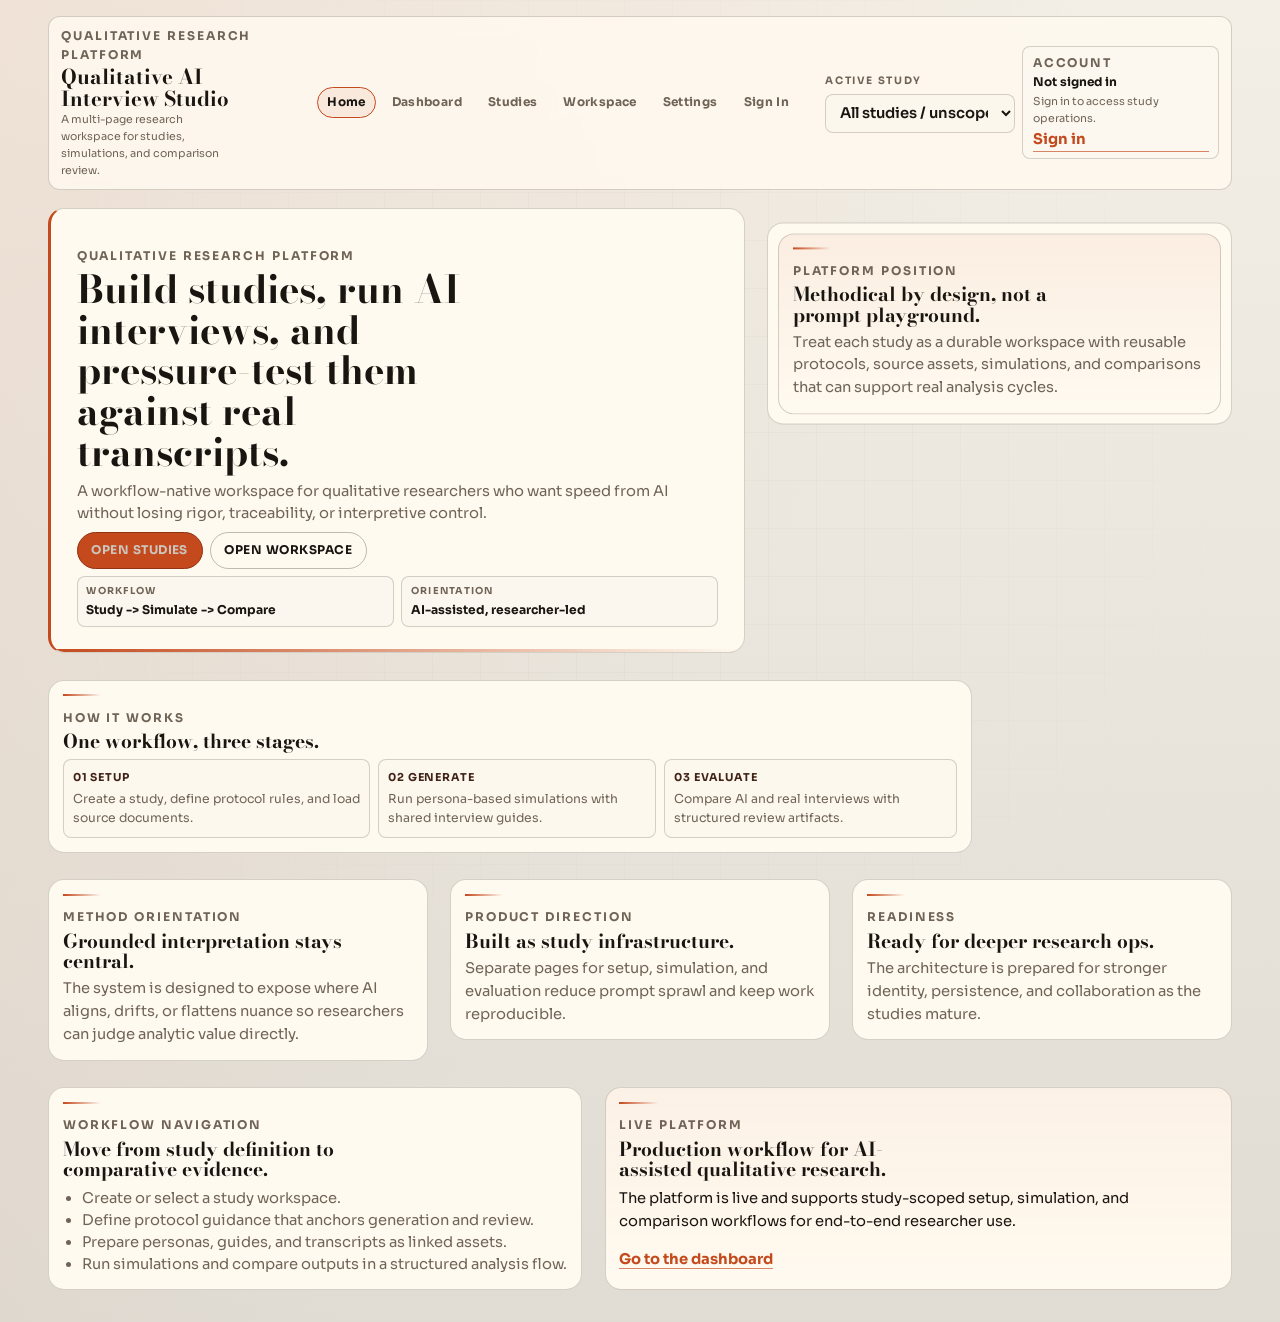
==== commit 8e3a3a26: "trying to fix sign in" ====
--- a/frontend/index.html
+++ b/frontend/index.html
@@ -106,11 +106,11 @@
           </article>
 
           <article class="showcase-card showcase-card--soft">
-            <span class="panel-card__label">Next Milestone</span>
-            <h2>From pilot workspace to durable research system.</h2>
+            <span class="panel-card__label">Live Platform</span>
+            <h2>Production workflow for AI-assisted qualitative research.</h2>
             <p>
-              Next iterations can focus on richer analysis views, stronger provenance, and team-ready workflows without
-              reworking the core information architecture.
+              The platform is live and supports study-scoped setup, simulation, and comparison workflows for
+              end-to-end researcher use.
             </p>
             <a class="text-link" href="/dashboard">Go to the dashboard</a>
           </article>
--- a/frontend/styles.css
+++ b/frontend/styles.css
@@ -310,6 +310,11 @@
   font-size: var(--step--1);
 }
 
+.account-chip__action {
+  justify-self: start;
+  margin-top: 0.34rem;
+}
+
 .page {
   display: grid;
   gap: 1.65rem;
@@ -660,6 +665,18 @@
   place-items: center;
 }
 
+.auth-mode-row {
+  display: flex;
+  gap: 0.45rem;
+  margin-bottom: 0.7rem;
+}
+
+.auth-mode-row .button.is-active {
+  border-color: var(--accent);
+  background: color-mix(in oklab, var(--accent), transparent 92%);
+  color: var(--text);
+}
+
 .empty-note {
   padding: 0.66rem 0.72rem;
   border: 1px dashed var(--line-strong);
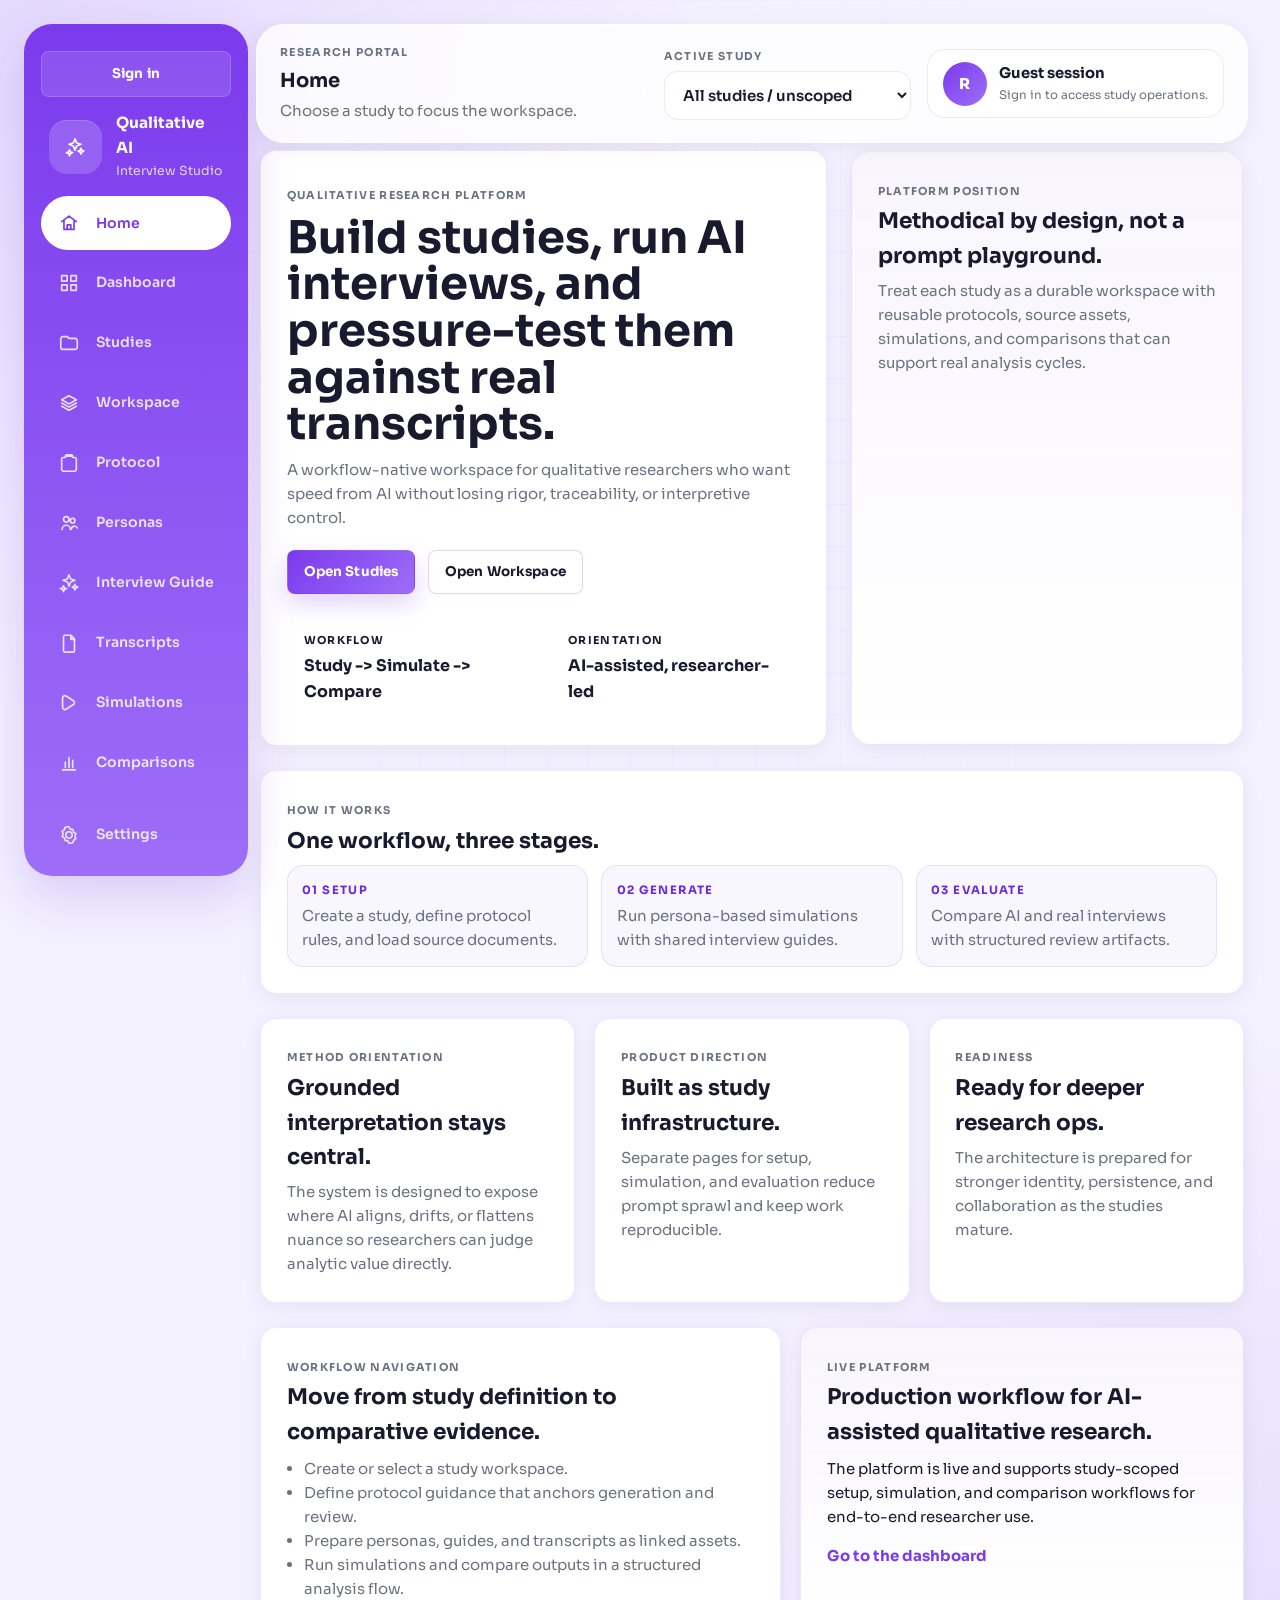
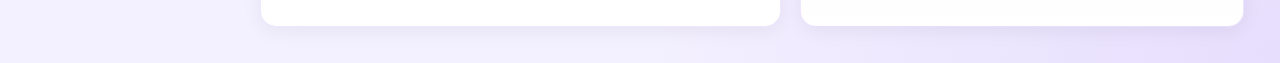
==== commit 8776e8ec: "Frontend rework. Never satisfied. might need a ux designer if i become rich enough" ====
--- a/frontend/index.html
+++ b/frontend/index.html
@@ -4,7 +4,7 @@
     <meta charset="UTF-8" />
     <meta name="viewport" content="width=device-width, initial-scale=1.0" />
     <title>Qualitative AI Interview Studio</title>
-    <link rel="stylesheet" href="/frontend/styles.css" />
+    <link rel="stylesheet" href="/frontend/styles.css?v=2026-04-10-2" />
   </head>
   <body data-page="home">
     <div class="site-shell">
@@ -118,6 +118,6 @@
       </main>
     </div>
 
-    <script src="/frontend/app.js" type="module"></script>
+    <script src="/frontend/app.js?v=2026-04-10-2" type="module"></script>
   </body>
 </html>
--- a/frontend/styles.css
+++ b/frontend/styles.css
@@ -1,51 +1,30 @@
-@import url("https://fonts.googleapis.com/css2?family=Bodoni+Moda:opsz,wght@6..96,600;6..96,700&family=Sora:wght@400;500;600;700&display=swap");
+@import url("https://fonts.googleapis.com/css2?family=Sora:wght@400;500;600;700;800&display=swap");
 
 :root {
-  --base: #f3efe6;
-  --surface: #fffaf0;
-  --text: #191510;
-  --accent: #c4491d;
-  --muted: #706457;
-
-  --step--1: 0.75rem;
-  --step-0: 0.92rem;
-  --step-1: 1.05rem;
-  --step-2: 1.28rem;
-  --step-3: 1.8rem;
-  --step-4: 2.45rem;
-  --step-5: 3.2rem;
-
-  --space-1: 0.35rem;
-  --space-2: 0.65rem;
-  --space-3: 0.95rem;
-  --space-4: 1.4rem;
-  --space-5: 2rem;
-  --space-6: 3rem;
-
-  --line: rgba(25, 21, 16, 0.18);
-  --line-strong: rgba(25, 21, 16, 0.28);
-  --ink-soft: rgba(25, 21, 16, 0.06);
-
+  --bg: #f3f0ff;
+  --bg-strong: #ebe4ff;
+  --surface: #ffffff;
+  --surface-soft: #f8f6ff;
+  --surface-muted: #f6f3ff;
+  --text: #1a1a2e;
+  --text-secondary: #6b7280;
+  --text-inverse: #ffffff;
+  --primary: #7c3aed;
+  --primary-strong: #6d28d9;
+  --primary-soft: #9d6ef8;
+  --primary-faint: rgba(124, 58, 237, 0.12);
+  --line: rgba(124, 58, 237, 0.12);
+  --line-strong: rgba(124, 58, 237, 0.22);
+  --shadow: 0 4px 20px rgba(0, 0, 0, 0.06);
+  --shadow-strong: 0 20px 48px rgba(109, 40, 217, 0.18);
   --radius-sm: 8px;
-  --radius-md: 12px;
-  --radius-lg: 16px;
-  --shell: 74rem;
-
-  --font-display: "Bodoni Moda", Georgia, serif;
+  --radius-md: 16px;
+  --radius-lg: 24px;
+  --sidebar-width: 224px;
+  --topbar-height: 108px;
+  --content-max: 1380px;
   --font-body: "Sora", "Avenir Next", sans-serif;
-}
-
-@media (prefers-color-scheme: dark) {
-  :root {
-    --base: #16130f;
-    --surface: #1f1a14;
-    --text: #f2ede4;
-    --accent: #ef7848;
-    --muted: #b8aa98;
-    --line: rgba(242, 237, 228, 0.18);
-    --line-strong: rgba(242, 237, 228, 0.28);
-    --ink-soft: rgba(242, 237, 228, 0.04);
-  }
+  --font-display: "Sora", "Avenir Next", sans-serif;
 }
 
 * {
@@ -53,19 +32,20 @@
 }
 
 html {
-  color-scheme: light dark;
+  color-scheme: light;
 }
 
 body {
   margin: 0;
   min-height: 100vh;
   background:
-    linear-gradient(120deg, color-mix(in oklab, var(--accent), transparent 92%) 0%, transparent 55%),
-    linear-gradient(180deg, var(--base) 0%, color-mix(in oklab, var(--base), black 6%) 100%);
+    radial-gradient(circle at top left, rgba(157, 110, 248, 0.18), transparent 34%),
+    radial-gradient(circle at bottom right, rgba(124, 58, 237, 0.1), transparent 30%),
+    var(--bg);
   color: var(--text);
   font-family: var(--font-body);
-  font-size: var(--step-0);
-  line-height: 1.58;
+  font-size: 15px;
+  line-height: 1.6;
   opacity: 0;
   transition: opacity 180ms ease;
 }
@@ -76,11 +56,10 @@
   inset: 0;
   pointer-events: none;
   background-image:
-    linear-gradient(var(--ink-soft) 1px, transparent 1px),
-    linear-gradient(90deg, var(--ink-soft) 1px, transparent 1px);
-  background-size: 48px 48px;
-  mask-image: radial-gradient(circle at center, black 34%, transparent 86%);
-  opacity: 0.34;
+    linear-gradient(rgba(124, 58, 237, 0.035) 1px, transparent 1px),
+    linear-gradient(90deg, rgba(124, 58, 237, 0.035) 1px, transparent 1px);
+  background-size: 42px 42px;
+  mask-image: radial-gradient(circle at center, black 28%, transparent 80%);
 }
 
 body.is-ready {
@@ -109,17 +88,18 @@
   display: inline-flex;
   align-items: center;
   justify-content: center;
-  min-height: 2.35rem;
-  padding: 0.5rem 0.85rem;
-  border: 1px solid var(--line-strong);
-  border-radius: 999px;
-  letter-spacing: 0.04em;
-  font-size: var(--step--1);
-  font-weight: 700;
-  text-transform: uppercase;
+  gap: 0.45rem;
+  min-height: 40px;
+  padding: 0.65rem 1rem;
+  border: 1px solid transparent;
+  border-radius: var(--radius-sm);
   background: var(--surface);
-  transition: background 150ms ease, color 150ms ease, transform 150ms ease, border-color 150ms ease;
+  color: var(--text);
+  font-size: 0.84rem;
+  font-weight: 700;
+  letter-spacing: 0.01em;
   cursor: pointer;
+  transition: transform 160ms ease, box-shadow 160ms ease, border-color 160ms ease, background 160ms ease, color 160ms ease;
 }
 
 button:hover,
@@ -127,88 +107,212 @@
 button:focus-visible,
 .button:focus-visible {
   transform: translateY(-1px);
-  border-color: var(--accent);
+  box-shadow: 0 10px 22px rgba(124, 58, 237, 0.16);
 }
 
 .button--primary {
-  color: color-mix(in oklab, var(--surface), black 16%);
-  background: var(--accent);
-  border-color: color-mix(in oklab, var(--accent), black 20%);
+  background: linear-gradient(135deg, var(--primary), var(--primary-soft));
+  color: var(--text-inverse);
+  box-shadow: 0 10px 24px rgba(124, 58, 237, 0.22);
 }
 
 .button--secondary {
-  background: transparent;
+  border-color: var(--line-strong);
+  background: rgba(255, 255, 255, 0.72);
 }
 
 .text-link {
-  color: var(--accent);
-  font-weight: 700;
-  border-bottom: 1px solid color-mix(in oklab, var(--accent), transparent 35%);
-  transition: letter-spacing 150ms ease, border-color 150ms ease;
-}
-
-.text-link:hover,
-.text-link:focus-visible {
-  letter-spacing: 0.02em;
-  border-color: var(--accent);
+  color: var(--primary);
+  font-weight: 700;
 }
 
 .site-shell {
-  width: min(var(--shell), calc(100vw - 30px));
+  width: min(100%, var(--content-max));
   margin: 0 auto;
-  padding: 1rem 0 2rem;
+  padding: calc(var(--topbar-height) + 42px) 36px 36px calc(var(--sidebar-width) + 36px);
 }
 
 .site-header {
-  position: sticky;
-  top: 10px;
+  position: relative;
   z-index: 40;
-  margin-bottom: 1.15rem;
+}
+
+.shell-chrome {
+  position: relative;
+}
+
+.app-sidebar {
+  position: fixed;
+  top: 24px;
+  left: 24px;
+  bottom: 24px;
+  width: var(--sidebar-width);
+  display: flex;
+  flex-direction: column;
+  gap: 1.15rem;
+  padding: 1.25rem 1.05rem;
+  border-radius: 28px;
+  background: linear-gradient(180deg, var(--primary) 0%, var(--primary-soft) 100%);
+  color: var(--text-inverse);
+  box-shadow: var(--shadow-strong);
+}
+
+.app-brand {
+  display: flex;
+  align-items: center;
+  gap: 0.85rem;
+  min-height: 62px;
+  padding: 0.5rem;
+}
+
+.app-brand__mark {
+  display: grid;
+  place-items: center;
+  width: 54px;
+  height: 54px;
+  border-radius: 18px;
+  background: rgba(255, 255, 255, 0.17);
+  box-shadow: inset 0 1px 0 rgba(255, 255, 255, 0.18);
+}
+
+.app-brand__mark svg,
+.sidebar-nav__icon svg,
+.dashboard-entity-card__icon svg {
+  width: 22px;
+  height: 22px;
+  fill: none;
+  stroke: currentColor;
+  stroke-width: 1.8;
+  stroke-linecap: round;
+  stroke-linejoin: round;
+}
+
+.app-brand__copy {
+  display: grid;
+  gap: 0.1rem;
+}
+
+.app-brand__copy strong {
+  font-size: 0.96rem;
+  font-weight: 700;
+}
+
+.app-brand__copy span {
+  color: rgba(255, 255, 255, 0.78);
+  font-size: 0.78rem;
+}
+
+.sidebar-nav {
+  display: grid;
+  gap: 0.4rem;
+}
+
+.sidebar-nav--utility {
+  margin-top: auto;
+}
+
+.sidebar-nav__link {
+  display: flex;
+  align-items: center;
+  gap: 0.78rem;
+  min-height: 50px;
+  padding: 0.8rem 0.9rem;
+  border-radius: 999px;
+  color: rgba(255, 255, 255, 0.82);
+  transition: background 160ms ease, color 160ms ease, transform 160ms ease;
+}
+
+.sidebar-nav__link:hover,
+.sidebar-nav__link:focus-visible {
+  transform: translateX(2px);
+  color: var(--text-inverse);
+  background: rgba(255, 255, 255, 0.08);
+}
+
+.sidebar-nav__link.is-active {
+  background: var(--surface);
+  color: var(--primary);
+}
+
+.sidebar-nav__icon {
+  display: grid;
+  place-items: center;
+  width: 28px;
+  height: 28px;
+  flex: 0 0 28px;
+}
+
+.sidebar-nav__label {
+  font-size: 0.88rem;
+  font-weight: 600;
+}
+
+.sidebar-signout {
+  margin-top: 0.45rem;
+  width: 100%;
+  min-height: 46px;
+  background: rgba(255, 255, 255, 0.12);
+  color: var(--text-inverse);
+  border-color: rgba(255, 255, 255, 0.18);
+}
+
+.sidebar-signout:hover,
+.sidebar-signout:focus-visible {
+  background: rgba(255, 255, 255, 0.2);
 }
 
 .header-bar {
-  display: grid;
-  grid-template-columns: minmax(180px, 230px) minmax(0, 1fr) auto;
-  gap: 0.9rem;
+  position: fixed;
+  top: 24px;
+  left: calc(var(--sidebar-width) + 32px);
+  right: 32px;
+  display: grid;
+  grid-template-columns: minmax(0, 1.1fr) minmax(380px, 560px);
+  gap: 1.25rem;
   align-items: center;
-  padding: 0.62rem 0.75rem;
-  border: 1px solid var(--line);
-  border-radius: var(--radius-md);
-  background: color-mix(in oklab, var(--surface), transparent 16%);
-  backdrop-filter: blur(8px);
-}
-
-.brand {
-  display: grid;
-  gap: 0.1rem;
-}
-
-.brand__kicker,
+  min-height: var(--topbar-height);
+  padding: 1.2rem 1.45rem;
+  border: 1px solid rgba(255, 255, 255, 0.72);
+  border-radius: 28px;
+  background: rgba(255, 255, 255, 0.8);
+  backdrop-filter: blur(18px);
+  box-shadow: var(--shadow);
+}
+
+.page-intro {
+  display: grid;
+  gap: 0.2rem;
+}
+
+.page-intro__eyebrow,
 .eyebrow,
 .panel-card__label,
 .metric-card__label,
 .workspace-nav__label,
 .field-label {
-  font-size: var(--step--1);
-  letter-spacing: 0.16em;
+  font-size: 0.68rem;
+  letter-spacing: 0.12em;
   text-transform: uppercase;
   font-weight: 700;
-  color: var(--muted);
-}
-
+  color: var(--text-secondary);
+}
+
+.page-intro__title,
 .brand__title,
 h1,
-h2 {
+h2,
+h3 {
   margin: 0;
   font-family: var(--font-display);
   color: var(--text);
-  line-height: 1.06;
-}
-
-.brand__title {
-  font-size: var(--step-2);
-}
-
+}
+
+.page-intro__title {
+  font-size: 1.22rem;
+  font-weight: 700;
+}
+
+.page-intro__copy,
 .brand__copy,
 .hero__lede,
 .panel-card p,
@@ -217,63 +321,20 @@
 .stack-list p,
 .resource-card p {
   margin: 0;
-  color: var(--muted);
-  line-height: 1.55;
-}
-
-.brand__copy {
-  font-size: 0.68rem;
-  max-width: 22ch;
-}
-
-.primary-nav {
-  display: flex;
-  flex-wrap: wrap;
-  gap: 0.3rem;
-  justify-content: center;
-}
-
-.primary-nav__link,
-.workspace-nav__link {
-  display: inline-flex;
-  align-items: center;
-  min-height: 1.95rem;
-  padding: 0.3rem 0.6rem;
-  border: 1px solid transparent;
-  border-radius: 999px;
-  font-size: var(--step--1);
-  font-weight: 700;
-  letter-spacing: 0.03em;
-  color: var(--muted);
-  transition: color 140ms ease, border-color 140ms ease, background 140ms ease;
-}
-
-.primary-nav__link:hover,
-.primary-nav__link:focus-visible,
-.workspace-nav__link:hover,
-.workspace-nav__link:focus-visible {
-  color: var(--text);
-  border-color: var(--line);
-}
-
-.primary-nav__link.is-active,
-.workspace-nav__link.is-active {
-  color: var(--text);
-  border-color: var(--accent);
-  background: color-mix(in oklab, var(--accent), transparent 92%);
+  color: var(--text-secondary);
 }
 
 .header-utility {
   display: grid;
-  grid-template-columns: minmax(150px, 190px) auto;
-  gap: 0.45rem;
+  grid-template-columns: minmax(240px, 1fr) auto;
+  gap: 1rem;
   align-items: center;
 }
 
 .study-switcher label,
 .stack-form label {
   display: grid;
-  gap: 0.32rem;
+  gap: 0.38rem;
   font-weight: 600;
 }
 
@@ -282,50 +343,75 @@
 textarea,
 select {
   width: 100%;
-  padding: 0.54rem 0.62rem;
+  padding: 0.8rem 0.9rem;
   border: 1px solid var(--line);
-  border-radius: var(--radius-sm);
-  background: color-mix(in oklab, var(--surface), black 1%);
+  border-radius: 14px;
+  background: var(--surface);
   color: var(--text);
+  box-shadow: inset 0 1px 0 rgba(255, 255, 255, 0.8);
 }
 
 textarea {
   resize: vertical;
 }
 
-.study-switcher .field-label {
-  font-size: 0.64rem;
+input:focus-visible,
+textarea:focus-visible,
+select:focus-visible,
+button:focus-visible,
+.button:focus-visible,
+a:focus-visible {
+  outline: 2px solid rgba(124, 58, 237, 0.22);
+  outline-offset: 2px;
 }
 
 .account-chip {
-  display: grid;
-  gap: 0.05rem;
-  padding: 0.4rem 0.58rem;
+  display: flex;
+  align-items: center;
+  gap: 0.8rem;
+  min-width: 0;
+  padding: 0.72rem 0.9rem;
   border: 1px solid var(--line);
-  border-radius: var(--radius-sm);
-  background: color-mix(in oklab, var(--surface), var(--base) 14%);
-}
-
-.account-chip strong {
-  font-size: var(--step--1);
-}
-
-.account-chip__action {
-  justify-self: start;
-  margin-top: 0.34rem;
+  border-radius: 18px;
+  background: var(--surface);
+}
+
+.account-chip__avatar {
+  display: grid;
+  place-items: center;
+  width: 44px;
+  height: 44px;
+  border-radius: 50%;
+  background: linear-gradient(135deg, var(--primary), var(--primary-soft));
+  color: var(--text-inverse);
+  font-weight: 800;
+}
+
+.account-chip__copy {
+  display: grid;
+  min-width: 0;
+}
+
+.account-chip__copy strong {
+  font-size: 0.92rem;
+  font-weight: 700;
+}
+
+.brand__copy {
+  font-size: 0.74rem;
 }
 
 .page {
   display: grid;
-  gap: 1.65rem;
+  gap: 1.5rem;
 }
 
 .hero {
   position: relative;
   display: grid;
-  grid-template-columns: minmax(0, 1.2fr) minmax(250px, 0.8fr);
-  gap: var(--space-4);
-  align-items: end;
+  grid-template-columns: minmax(0, 1.18fr) minmax(320px, 0.82fr);
+  gap: 1.45rem;
+  align-items: stretch;
 }
 
 .hero--detail,
@@ -337,94 +423,204 @@
 .hero__panel,
 .panel-card,
 .metric-card,
-.showcase-card {
+.showcase-card,
+.resource-card,
+.report-block,
+.dashboard-entity-card {
+  position: relative;
+  overflow: hidden;
   background: var(--surface);
   border: 1px solid var(--line);
+  border-radius: var(--radius-md);
+  box-shadow: var(--shadow);
+}
+
+.hero__copy,
+.panel-card,
+.showcase-card {
+  padding: 1.6rem;
+}
+
+.hero--portal .hero__copy {
+  min-height: 250px;
+  padding: 1.6rem;
+  border: none;
   border-radius: var(--radius-lg);
+  background: linear-gradient(135deg, var(--primary) 0%, var(--primary-soft) 100%);
+  color: var(--text-inverse);
+  box-shadow: var(--shadow-strong);
+}
+
+.hero--portal .hero__copy h1,
+.hero--portal .hero__copy .eyebrow,
+.hero--portal .hero__copy .hero__lede,
+.hero--portal .hero__metric span,
+.hero--portal .hero__metric strong {
+  color: var(--text-inverse);
+}
+
+.hero--portal .hero__lede {
+  max-width: 54ch;
+  color: rgba(255, 255, 255, 0.82);
+}
+
+.hero__panel {
+  display: grid;
+  place-items: stretch;
+  padding: 0;
+  border-radius: var(--radius-lg);
+}
+
+.hero__panel--dashboard {
+  min-height: 250px;
+  background: linear-gradient(145deg, rgba(124, 58, 237, 0.98), rgba(157, 110, 248, 0.88));
+  border: none;
+  box-shadow: var(--shadow-strong);
+}
+
+.dashboard-illustration {
   position: relative;
-  overflow: hidden;
-}
-
-.hero__copy {
-  padding: clamp(1rem, 2vw, 1.65rem);
-  border-left: 3px solid var(--accent);
-}
-
-.hero__copy::after {
-  content: "";
+  min-height: 100%;
+}
+
+.dashboard-orb {
   position: absolute;
-  inset: auto 0 0 0;
-  height: 3px;
-  background: linear-gradient(90deg, var(--accent), transparent);
-}
-
-.hero__panel {
-  padding: 0.6rem;
-  transform: translateY(0.9rem);
+  border-radius: 50%;
+  background: rgba(255, 255, 255, 0.22);
+  filter: blur(1px);
+}
+
+.dashboard-orb--one {
+  top: 22px;
+  right: 34px;
+  width: 20px;
+  height: 20px;
+}
+
+.dashboard-orb--two {
+  bottom: 52px;
+  right: 148px;
+  width: 42px;
+  height: 42px;
+}
+
+.dashboard-orb--three {
+  bottom: 28px;
+  right: 44px;
+  width: 14px;
+  height: 14px;
+}
+
+.dashboard-stack {
+  position: absolute;
+  inset: 28px 28px 28px auto;
+  width: min(210px, calc(100% - 56px));
+  display: grid;
+  align-content: center;
+  gap: 14px;
+}
+
+.dashboard-stack span {
+  display: block;
+  height: 64px;
+  border-radius: 22px;
+  background: rgba(255, 255, 255, 0.18);
+  border: 1px solid rgba(255, 255, 255, 0.18);
+}
+
+.dashboard-stack span:nth-child(2) {
+  transform: translateX(-18px);
+  background: rgba(255, 255, 255, 0.12);
+}
+
+.dashboard-stack span:nth-child(3) {
+  width: 72%;
+  justify-self: end;
 }
 
 .hero h1 {
-  max-width: 17ch;
-  font-size: clamp(var(--step-3), 3vw, var(--step-4));
-  margin: 0.2rem 0 0.45rem;
+  font-size: clamp(2rem, 4vw, 2.8rem);
+  line-height: 1.04;
+  font-weight: 700;
+}
+
+.hero__copy .eyebrow {
+  margin-bottom: 0.55rem;
+}
+
+.hero__copy > * + * {
+  margin-top: 0.62rem;
 }
 
 .hero__actions {
   display: flex;
-  gap: 0.45rem;
   flex-wrap: wrap;
-  margin-top: 0.75rem;
+  gap: 0.8rem;
+  margin-top: 1.25rem;
 }
 
 .hero__metrics {
   display: grid;
   grid-template-columns: repeat(2, minmax(0, 1fr));
-  gap: 0.45rem;
-  margin-top: 0.85rem;
+  gap: 0.95rem;
+  margin-top: 1.4rem;
+}
+
+.hero__metrics--dashboard {
+  max-width: 540px;
 }
 
 .hero__metric {
-  padding: 0.45rem 0.55rem;
-  border: 1px solid var(--line);
-  border-radius: var(--radius-sm);
-  background: color-mix(in oklab, var(--surface), var(--base) 24%);
+  padding: 0.9rem 1rem;
+  border: 1px solid rgba(255, 255, 255, 0.22);
+  border-radius: 18px;
+  background: rgba(255, 255, 255, 0.12);
+  backdrop-filter: blur(6px);
 }
 
 .hero__metric span {
   display: block;
-  font-size: 0.6rem;
-  letter-spacing: 0.13em;
+  margin-bottom: 0.25rem;
+  font-size: 0.68rem;
+  letter-spacing: 0.12em;
   text-transform: uppercase;
-  color: var(--muted);
   font-weight: 700;
 }
 
 .hero__metric strong {
   display: block;
-  margin-top: 0.16rem;
-  font-size: 0.76rem;
-  line-height: 1.34;
-}
-
-.panel-card,
-.showcase-card {
-  padding: 0.86rem;
-}
-
-.panel-card--highlight {
+  font-size: 1rem;
+  font-weight: 700;
+}
+
+.panel-card--highlight,
+.showcase-card--soft {
   background:
-    linear-gradient(180deg, color-mix(in oklab, var(--accent), transparent 93%) 0%, transparent 100%),
+    linear-gradient(180deg, rgba(124, 58, 237, 0.05), transparent 100%),
     var(--surface);
 }
 
+.panel-card--section {
+  padding: 1.35rem;
+}
+
 .panel-card--auth {
-  max-width: 620px;
+  width: min(100%, 620px);
   margin: 0 auto;
 }
 
-.content-grid {
-  display: grid;
-  gap: var(--space-4);
+.section-heading {
+  display: flex;
+  align-items: flex-start;
+  justify-content: space-between;
+  gap: 1rem;
+  margin-bottom: 1rem;
+}
+
+.content-grid,
+.split-showcase {
+  display: grid;
+  gap: 1.2rem;
 }
 
 .content-grid--three {
@@ -436,49 +632,121 @@
   grid-template-columns: minmax(0, 1.08fr) minmax(0, 0.92fr);
 }
 
-.split-showcase {
-  display: grid;
-  gap: var(--space-4);
-}
-
-.showcase-card {
-  min-height: 100%;
-}
-
-.showcase-card--soft {
-  background:
-    linear-gradient(180deg, color-mix(in oklab, var(--accent), transparent 95%) 0%, transparent 100%),
-    var(--surface);
-}
-
 .metric-grid {
   display: grid;
-  grid-template-columns: repeat(4, minmax(0, 1fr));
-  gap: var(--space-3);
+  gap: 1rem;
+}
+
+.metric-grid--dashboard {
+  grid-template-columns: repeat(3, minmax(0, 1fr));
 }
 
 .metric-card {
-  padding: 0.68rem;
+  padding: 1.2rem;
 }
 
 .metric-card strong {
   display: block;
-  margin-top: 0.2rem;
-  font-family: var(--font-display);
-  font-size: clamp(var(--step-2), 1.95vw, var(--step-3));
+  margin: 0.45rem 0;
+  font-size: clamp(1.6rem, 3vw, 2.3rem);
+  font-weight: 800;
+}
+
+.metric-card--featured {
+  border-color: rgba(124, 58, 237, 0.35);
+  box-shadow:
+    var(--shadow),
+    inset 0 0 0 1px rgba(124, 58, 237, 0.16);
+}
+
+.dashboard-layout {
+  display: grid;
+  grid-template-columns: minmax(0, 1.7fr) minmax(300px, 0.92fr);
+  gap: 1.2rem;
+  align-items: start;
+}
+
+.dashboard-main,
+.dashboard-sidebar,
+.resource-list,
+.stack-list,
+.report-shell,
+.quick-links {
+  display: grid;
+  gap: 1rem;
+}
+
+.dashboard-entity-grid {
+  display: grid;
+  grid-template-columns: repeat(2, minmax(0, 1fr));
+  gap: 1rem;
+}
+
+.dashboard-entity-card {
+  display: grid;
+  gap: 0.8rem;
+  padding: 1.15rem;
+  border-radius: var(--radius-md);
+}
+
+.dashboard-entity-card:hover,
+.dashboard-entity-card:focus-within {
+  border-color: rgba(124, 58, 237, 0.34);
+  box-shadow:
+    0 12px 28px rgba(124, 58, 237, 0.12),
+    inset 0 0 0 1px rgba(124, 58, 237, 0.18);
+}
+
+.dashboard-entity-card__header {
+  display: flex;
+  align-items: center;
+  gap: 0.8rem;
+}
+
+.dashboard-entity-card__icon {
+  display: grid;
+  place-items: center;
+  width: 52px;
+  height: 52px;
+  border-radius: 16px;
+  background: var(--surface-soft);
+  color: var(--primary);
+}
+
+.dashboard-entity-card__header h3 {
+  margin-top: 0.15rem;
+  font-size: 1.05rem;
+  font-weight: 700;
+}
+
+.dashboard-entity-card__count {
+  font-size: 2rem;
+  font-weight: 800;
+  color: var(--text);
+}
+
+.dashboard-entity-card__footer {
+  display: flex;
+  align-items: center;
+  justify-content: space-between;
+  gap: 0.8rem;
+}
+
+.dashboard-entity-card__meta {
+  color: var(--text-secondary);
+  font-size: 0.78rem;
 }
 
 .stack-form {
   display: grid;
-  gap: 0.62rem;
+  gap: 0.75rem;
 }
 
 .upload-form {
-  margin-bottom: 0.7rem;
-  padding: 0.7rem;
+  padding: 1rem;
   border: 1px dashed var(--line-strong);
-  border-radius: var(--radius-sm);
-  background: color-mix(in oklab, var(--surface), var(--base) 20%);
+  border-radius: 18px;
+  background: var(--surface-soft);
 }
 
 .stack-form--inline {
@@ -495,252 +763,232 @@
   width: auto;
 }
 
-.message-box {
-  margin-top: 0.7rem;
-  padding: 0.66rem 0.72rem;
+.message-box,
+.empty-note {
+  padding: 0.9rem 1rem;
+  border-radius: 16px;
+  background: var(--surface-soft);
   border: 1px solid var(--line);
-  border-radius: var(--radius-sm);
-  background: color-mix(in oklab, var(--surface), var(--base) 22%);
   white-space: pre-wrap;
-}
-
-.resource-list,
-.stack-list,
-.report-shell {
-  display: grid;
-  gap: 0.62rem;
 }
 
 .resource-card,
 .list-row,
 .report-block {
-  padding: 0.68rem 0.74rem;
+  padding: 1rem 1.05rem;
+  border-radius: 16px;
+  background: var(--surface-soft);
+}
+
+.resource-card__header,
+.list-row__header {
+  display: flex;
+  justify-content: space-between;
+  align-items: flex-start;
+  gap: 0.7rem;
+}
+
+.resource-card h3,
+.list-row h3,
+.panel-card h2,
+.showcase-card h2 {
+  margin: 0.18rem 0 0.35rem;
+  font-size: clamp(1.05rem, 2vw, 1.35rem);
+  font-weight: 700;
+}
+
+.meta-row {
+  display: flex;
+  flex-wrap: wrap;
+  gap: 0.45rem;
+  margin-top: 0.6rem;
+}
+
+.pill {
+  display: inline-flex;
+  align-items: center;
+  min-height: 30px;
+  padding: 0.25rem 0.6rem;
+  border: 1px solid rgba(124, 58, 237, 0.18);
+  border-radius: 999px;
+  background: rgba(124, 58, 237, 0.08);
+  color: var(--primary-strong);
+  font-size: 0.72rem;
+  font-weight: 700;
+}
+
+.workspace-nav {
+  display: flex;
+  flex-wrap: wrap;
+  gap: 0.5rem;
+  padding: 0.7rem;
   border: 1px solid var(--line);
-  border-radius: var(--radius-sm);
-  background: color-mix(in oklab, var(--surface), var(--base) 12%);
-}
-
-.panel-card::before,
-.showcase-card::before,
-.metric-card::before,
-.resource-card::before,
-.report-block::before {
-  content: "";
+  border-radius: 20px;
+  background: rgba(255, 255, 255, 0.72);
+  box-shadow: var(--shadow);
+}
+
+.primary-nav__link,
+.workspace-nav__link {
+  display: inline-flex;
+  align-items: center;
+  min-height: 40px;
+  padding: 0.55rem 0.9rem;
+  border-radius: 999px;
+  font-size: 0.82rem;
+  font-weight: 700;
+  color: var(--text-secondary);
+  transition: background 160ms ease, color 160ms ease, border-color 160ms ease;
+}
+
+.workspace-nav__link:hover,
+.workspace-nav__link:focus-visible {
+  background: var(--surface-soft);
+  color: var(--text);
+}
+
+.workspace-nav__link.is-active {
+  background: var(--surface);
+  color: var(--primary);
+  box-shadow: inset 0 0 0 1px rgba(124, 58, 237, 0.2);
+}
+
+.quick-link {
+  display: flex;
+  justify-content: space-between;
+  gap: 0.65rem;
+  padding: 0.95rem 1rem;
+  border: 1px solid var(--line);
+  border-radius: 16px;
+  background: var(--surface-soft);
+  font-size: 0.82rem;
+  font-weight: 700;
+  transition: transform 160ms ease, border-color 160ms ease;
+}
+
+.quick-link:hover,
+.quick-link:focus-visible {
+  transform: translateX(2px);
+  border-color: rgba(124, 58, 237, 0.34);
+}
+
+.check-list {
+  margin: 0.5rem 0 0;
+  padding-left: 1.1rem;
+  color: var(--text-secondary);
+}
+
+.home-intro {
+  display: grid;
+}
+
+.home-stages {
+  display: grid;
+  grid-template-columns: repeat(3, minmax(0, 1fr));
+  gap: 0.8rem;
+}
+
+.home-stage {
+  padding: 0.9rem;
+  border: 1px solid var(--line);
+  border-radius: 16px;
+  background: var(--surface-soft);
+}
+
+.home-stage strong {
   display: block;
-  width: 2.4rem;
-  height: 2px;
-  margin-bottom: 0.58rem;
-  background: linear-gradient(90deg, var(--accent), transparent);
+  margin-bottom: 0.28rem;
+  font-size: 0.72rem;
+  font-weight: 700;
+  letter-spacing: 0.12em;
+  text-transform: uppercase;
+  color: var(--primary-strong);
+}
+
+.auth-shell {
+  min-height: calc(100vh - 220px);
+  display: grid;
+  place-items: center;
+}
+
+.auth-mode-row {
+  display: flex;
+  gap: 0.45rem;
+  margin-bottom: 0.8rem;
+}
+
+.auth-mode-note {
+  margin-bottom: 0.8rem;
+  padding: 0.9rem 1rem;
+  border: 1px solid var(--line);
+  border-radius: 16px;
+  background: var(--surface-soft);
+}
+
+.auth-mode-row .button.is-active {
+  background: linear-gradient(135deg, var(--primary), var(--primary-soft));
+  color: var(--text-inverse);
+}
+
+.comparison-table {
+  width: 100%;
+  border-collapse: collapse;
+  overflow: hidden;
+  border-radius: 16px;
+  border: 1px solid var(--line);
+  background: var(--surface);
+}
+
+.comparison-table th,
+.comparison-table td {
+  padding: 0.8rem;
+  border-bottom: 1px solid rgba(124, 58, 237, 0.08);
+  text-align: left;
+  vertical-align: top;
+}
+
+.comparison-table th {
+  background: var(--surface-soft);
+  font-size: 0.76rem;
+  text-transform: uppercase;
+  letter-spacing: 0.08em;
+}
+
+pre {
+  margin: 0;
+  font-size: 0.76rem;
+  line-height: 1.56;
+  white-space: pre-wrap;
+  word-break: break-word;
 }
 
 .panel-card::after,
 .showcase-card::after,
 .metric-card::after,
 .resource-card::after,
-.report-block::after {
+.report-block::after,
+.dashboard-entity-card::after {
   content: "";
   position: absolute;
   inset: 0;
   opacity: var(--glow, 0);
   pointer-events: none;
-  background:
-    radial-gradient(220px circle at var(--mx, -20%) var(--my, -20%), color-mix(in oklab, var(--accent), transparent 90%) 0%, transparent 46%);
+  background: radial-gradient(220px circle at var(--mx, -20%) var(--my, -20%), rgba(124, 58, 237, 0.12) 0%, transparent 46%);
   transition: opacity 170ms ease;
-}
-
-.resource-card__header,
-.list-row__header {
-  display: flex;
-  justify-content: space-between;
-  align-items: flex-start;
-  gap: 0.7rem;
-}
-
-.resource-card h3,
-.list-row h3,
-.panel-card h2,
-.showcase-card h2 {
-  margin: 0.15rem 0 0.35rem;
-  max-width: 23ch;
-  font-size: clamp(var(--step-1), 1.5vw, var(--step-2));
-}
-
-.meta-row {
-  display: flex;
-  flex-wrap: wrap;
-  gap: 0.35rem;
-  margin-top: 0.42rem;
-}
-
-.pill {
-  display: inline-flex;
-  align-items: center;
-  min-height: 1.65rem;
-  padding: 0.24rem 0.52rem;
-  border: 1px solid var(--line);
-  border-radius: 999px;
-  font-size: 0.66rem;
-  font-weight: 700;
-  color: color-mix(in oklab, var(--text), var(--accent) 30%);
-  background: color-mix(in oklab, var(--surface), var(--base) 20%);
-}
-
-.workspace-nav {
-  display: flex;
-  flex-wrap: wrap;
-  gap: 0.34rem;
-  padding: 0.52rem 0.62rem;
-  border: 1px solid var(--line);
-  border-radius: var(--radius-md);
-  background: color-mix(in oklab, var(--surface), transparent 15%);
-}
-
-.quick-links {
-  display: grid;
-  gap: 0.62rem;
-}
-
-.quick-link {
-  display: flex;
-  justify-content: space-between;
-  gap: 0.55rem;
-  padding: 0.64rem 0.7rem;
-  border: 1px solid var(--line);
-  border-radius: var(--radius-sm);
-  background: color-mix(in oklab, var(--surface), var(--base) 14%);
-  font-size: var(--step--1);
-  font-weight: 700;
-  text-transform: uppercase;
-  letter-spacing: 0.04em;
-  transition: transform 140ms ease, border-color 140ms ease;
-}
-
-.quick-link:hover,
-.quick-link:focus-visible {
-  transform: translateX(2px);
-  border-color: var(--accent);
-}
-
-.check-list {
-  margin: 0.45rem 0 0;
-  padding-left: 1.18rem;
-  color: var(--muted);
-  line-height: 1.5;
-}
-
-.home-intro {
-  display: grid;
-}
-
-.home-stages {
-  display: grid;
-  grid-template-columns: 1.05fr 0.95fr 1fr;
-  gap: 0.52rem;
-}
-
-.home-stage {
-  padding: 0.56rem;
-  border: 1px solid var(--line);
-  border-radius: var(--radius-sm);
-  background: color-mix(in oklab, var(--surface), var(--base) 15%);
-}
-
-.home-stage strong {
-  display: block;
-  font-size: 0.68rem;
-  font-weight: 700;
-  letter-spacing: 0.08em;
-  text-transform: uppercase;
-  color: color-mix(in oklab, var(--text), var(--accent) 26%);
-}
-
-.home-stage p {
-  margin: 0.26rem 0 0;
-  font-size: 0.77rem;
-}
-
-.auth-shell {
-  min-height: calc(100vh - 220px);
-  display: grid;
-  place-items: center;
-}
-
-.auth-mode-row {
-  display: flex;
-  gap: 0.45rem;
-  margin-bottom: 0.7rem;
-}
-
-.auth-mode-row .button.is-active {
-  border-color: var(--accent);
-  background: color-mix(in oklab, var(--accent), transparent 92%);
-  color: var(--text);
-}
-
-.empty-note {
-  padding: 0.66rem 0.72rem;
-  border: 1px dashed var(--line-strong);
-  border-radius: var(--radius-sm);
-  color: var(--muted);
-  background: color-mix(in oklab, var(--surface), var(--base) 20%);
-}
-
-.comparison-table {
-  width: 100%;
-  border-collapse: collapse;
-  border: 1px solid var(--line);
-  border-radius: var(--radius-sm);
-  overflow: hidden;
-  background: color-mix(in oklab, var(--surface), var(--base) 10%);
-}
-
-.comparison-table th,
-.comparison-table td {
-  padding: 0.56rem;
-  border-bottom: 1px solid var(--line);
-  text-align: left;
-  vertical-align: top;
-}
-
-.comparison-table th {
-  background: color-mix(in oklab, var(--accent), transparent 92%);
-  font-size: var(--step--1);
-}
-
-pre {
-  margin: 0;
-  font-size: 0.72rem;
-  line-height: 1.48;
-  white-space: pre-wrap;
-  word-break: break-word;
 }
 
 .panel-card > * + *,
 .showcase-card > * + *,
 .resource-card > * + *,
 .report-block > * + * {
-  margin-top: 0.46rem;
-}
-
-.hero__copy > * + * {
-  margin-top: 0.42rem;
-}
-
-.hero__copy .eyebrow,
-.panel-card__label,
-.metric-card__label {
-  margin-bottom: 0.16rem;
-}
-
-.page > section {
-  align-items: start;
+  margin-top: 0.45rem;
 }
 
 .page > section,
 .panel-card,
 .showcase-card,
 .metric-card {
-  animation: reveal 450ms ease both;
+  animation: reveal 420ms ease both;
 }
 
 .page > section:nth-of-type(1) {
@@ -748,21 +996,21 @@
 }
 
 .page > section:nth-of-type(2) {
-  animation-delay: 75ms;
+  animation-delay: 80ms;
 }
 
 .page > section:nth-of-type(3) {
-  animation-delay: 120ms;
+  animation-delay: 130ms;
 }
 
 .page > section:nth-of-type(4) {
-  animation-delay: 170ms;
+  animation-delay: 180ms;
 }
 
 @keyframes reveal {
   from {
     opacity: 0;
-    transform: translateY(9px);
+    transform: translateY(8px);
   }
   to {
     opacity: 1;
@@ -770,71 +1018,143 @@
   }
 }
 
-@media (min-width: 980px) {
+@media (min-width: 1081px) {
   .page--detail .content-grid--two > :last-child {
     position: sticky;
-    top: 88px;
+    top: calc(var(--topbar-height) + 46px);
     align-self: start;
   }
-
-  .page--home .home-intro .panel-card {
-    max-width: 78%;
-  }
-
-  .page--home .split-showcase {
-    grid-template-columns: 0.92fr 1.08fr;
-  }
-}
-
-@media (max-width: 1120px) {
-  .header-bar,
+}
+
+@media (max-width: 1180px) {
+  :root {
+    --sidebar-width: 112px;
+    --topbar-height: 118px;
+  }
+
+  .site-shell {
+    padding-left: calc(var(--sidebar-width) + 30px);
+  }
+
+  .app-sidebar {
+    padding-inline: 0.85rem;
+  }
+
+  .app-brand {
+    justify-content: center;
+  }
+
+  .app-brand__copy,
+  .sidebar-nav__label {
+    display: none;
+  }
+
+  .sidebar-nav__link {
+    justify-content: center;
+    padding-inline: 0.7rem;
+  }
+
+  .header-bar {
+    left: calc(var(--sidebar-width) + 30px);
+    grid-template-columns: 1fr;
+    gap: 1rem;
+  }
+
+  .header-utility {
+    grid-template-columns: 1fr;
+  }
+}
+
+@media (max-width: 980px) {
+  :root {
+    --topbar-height: 124px;
+  }
+
   .hero,
   .content-grid--three,
   .content-grid--two,
   .split-showcase,
-  .metric-grid {
+  .metric-grid--dashboard,
+  .dashboard-layout {
     grid-template-columns: 1fr;
   }
 
-  .header-utility {
-    grid-template-columns: 1fr;
-  }
-
-  .primary-nav {
-    justify-content: flex-start;
-  }
-
+  .dashboard-entity-grid,
   .home-stages,
   .hero__metrics {
     grid-template-columns: 1fr;
   }
-
-  .hero__panel {
-    transform: none;
-  }
 }
 
 @media (max-width: 720px) {
+  :root {
+    --topbar-height: auto;
+  }
+
   .site-shell {
-    width: min(100vw - 18px, 100%);
-  }
-
-  .site-header {
-    position: static;
+    width: min(100vw - 16px, 100%);
+    padding: 172px 10px 18px;
+  }
+
+  .app-sidebar {
+    top: 10px;
+    left: 10px;
+    right: 10px;
+    bottom: auto;
+    width: auto;
+    height: auto;
+    border-radius: 24px;
+    flex-direction: row;
+    align-items: center;
+    overflow-x: auto;
+  }
+
+  .app-brand {
+    flex: 0 0 auto;
+    min-height: 0;
+    padding: 0.2rem;
+  }
+
+  .sidebar-nav,
+  .sidebar-nav--utility {
+    display: flex;
+    flex: 0 0 auto;
+  }
+
+  .sidebar-signout {
+    width: auto;
+    margin-top: 0;
   }
 
   .header-bar {
-    padding: 0.6rem;
+    top: 98px;
+    left: 10px;
+    right: 10px;
+    min-height: auto;
+    padding: 1rem 1.05rem;
+    border-radius: 24px;
+  }
+
+  .page-intro {
+    display: none;
   }
 
   .hero__copy,
   .panel-card,
-  .showcase-card {
-    padding: 0.78rem;
+  .showcase-card,
+  .metric-card,
+  .dashboard-entity-card {
+    padding: 1rem;
   }
 
   .hero h1 {
-    font-size: 1.52rem;
+    font-size: 1.8rem;
+  }
+
+  .dashboard-entity-card__footer,
+  .section-heading {
+    flex-direction: column;
+    align-items: flex-start;
   }
 }
 
